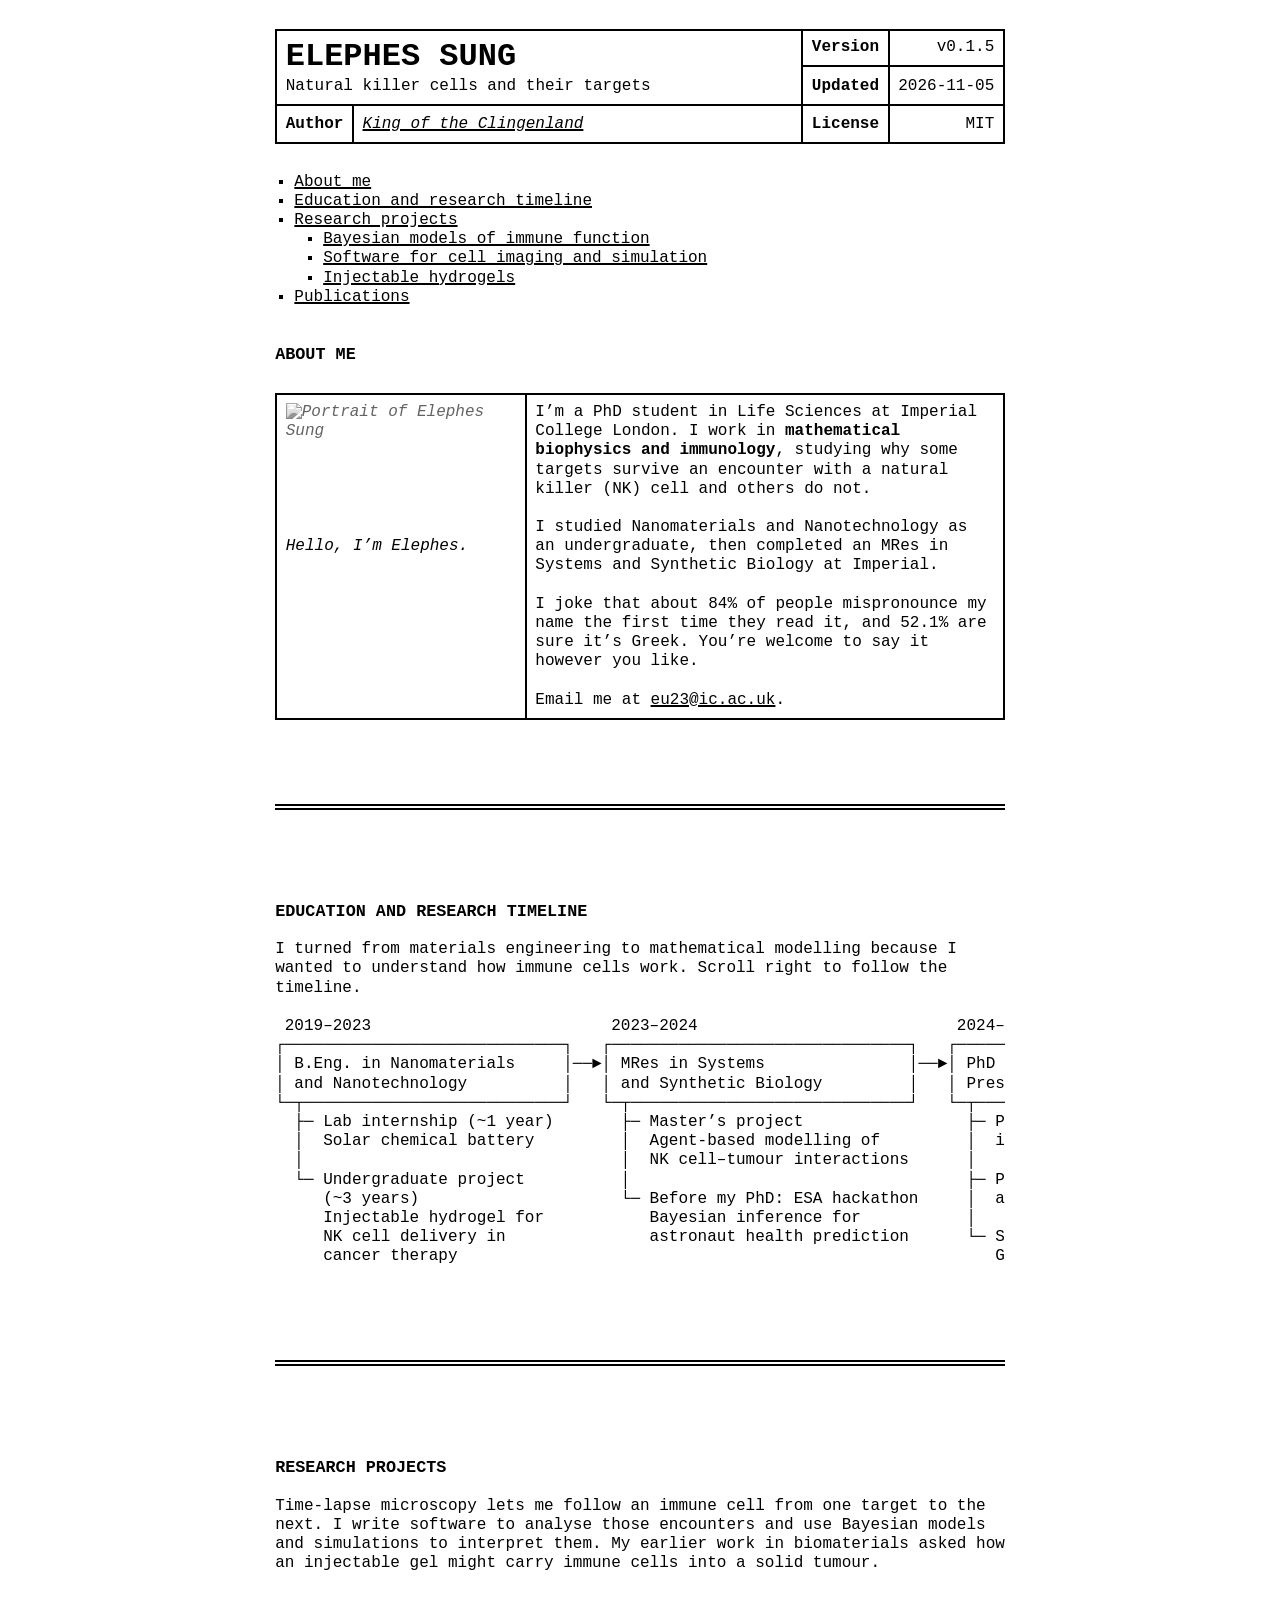
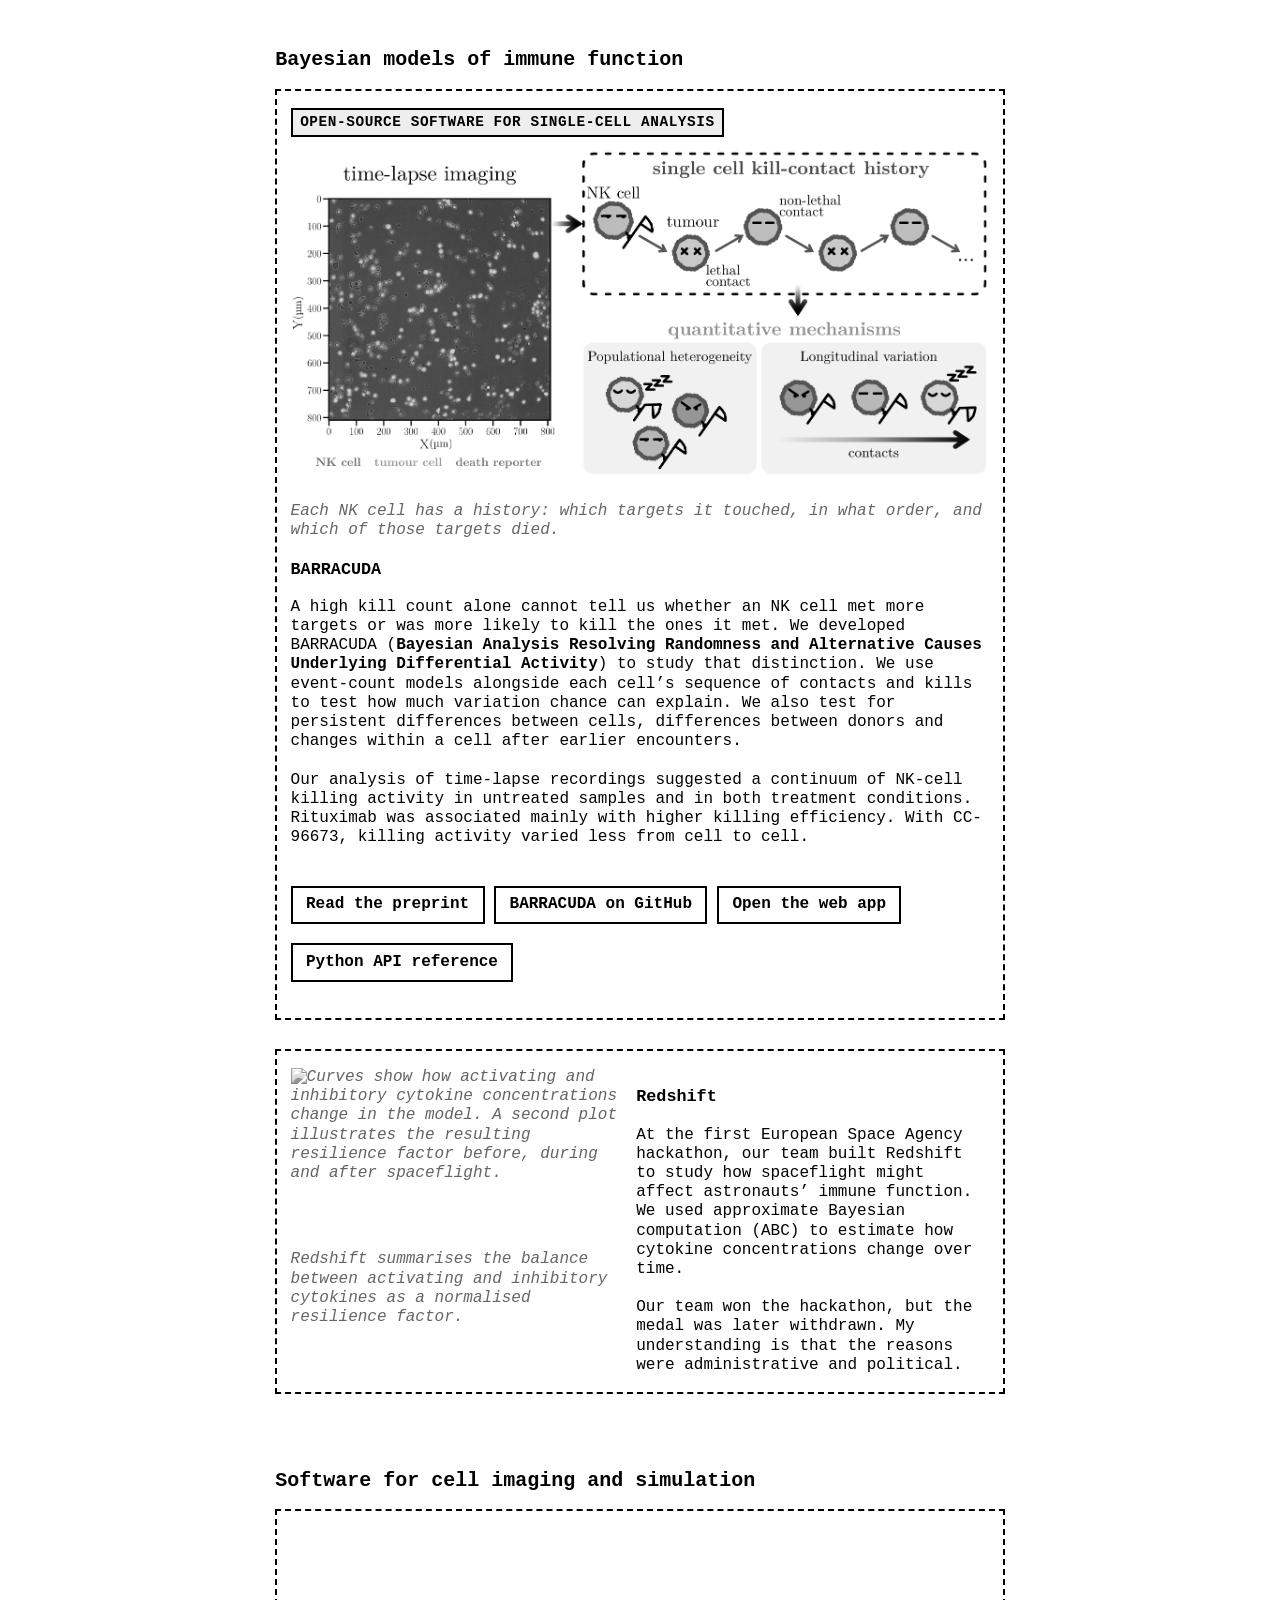
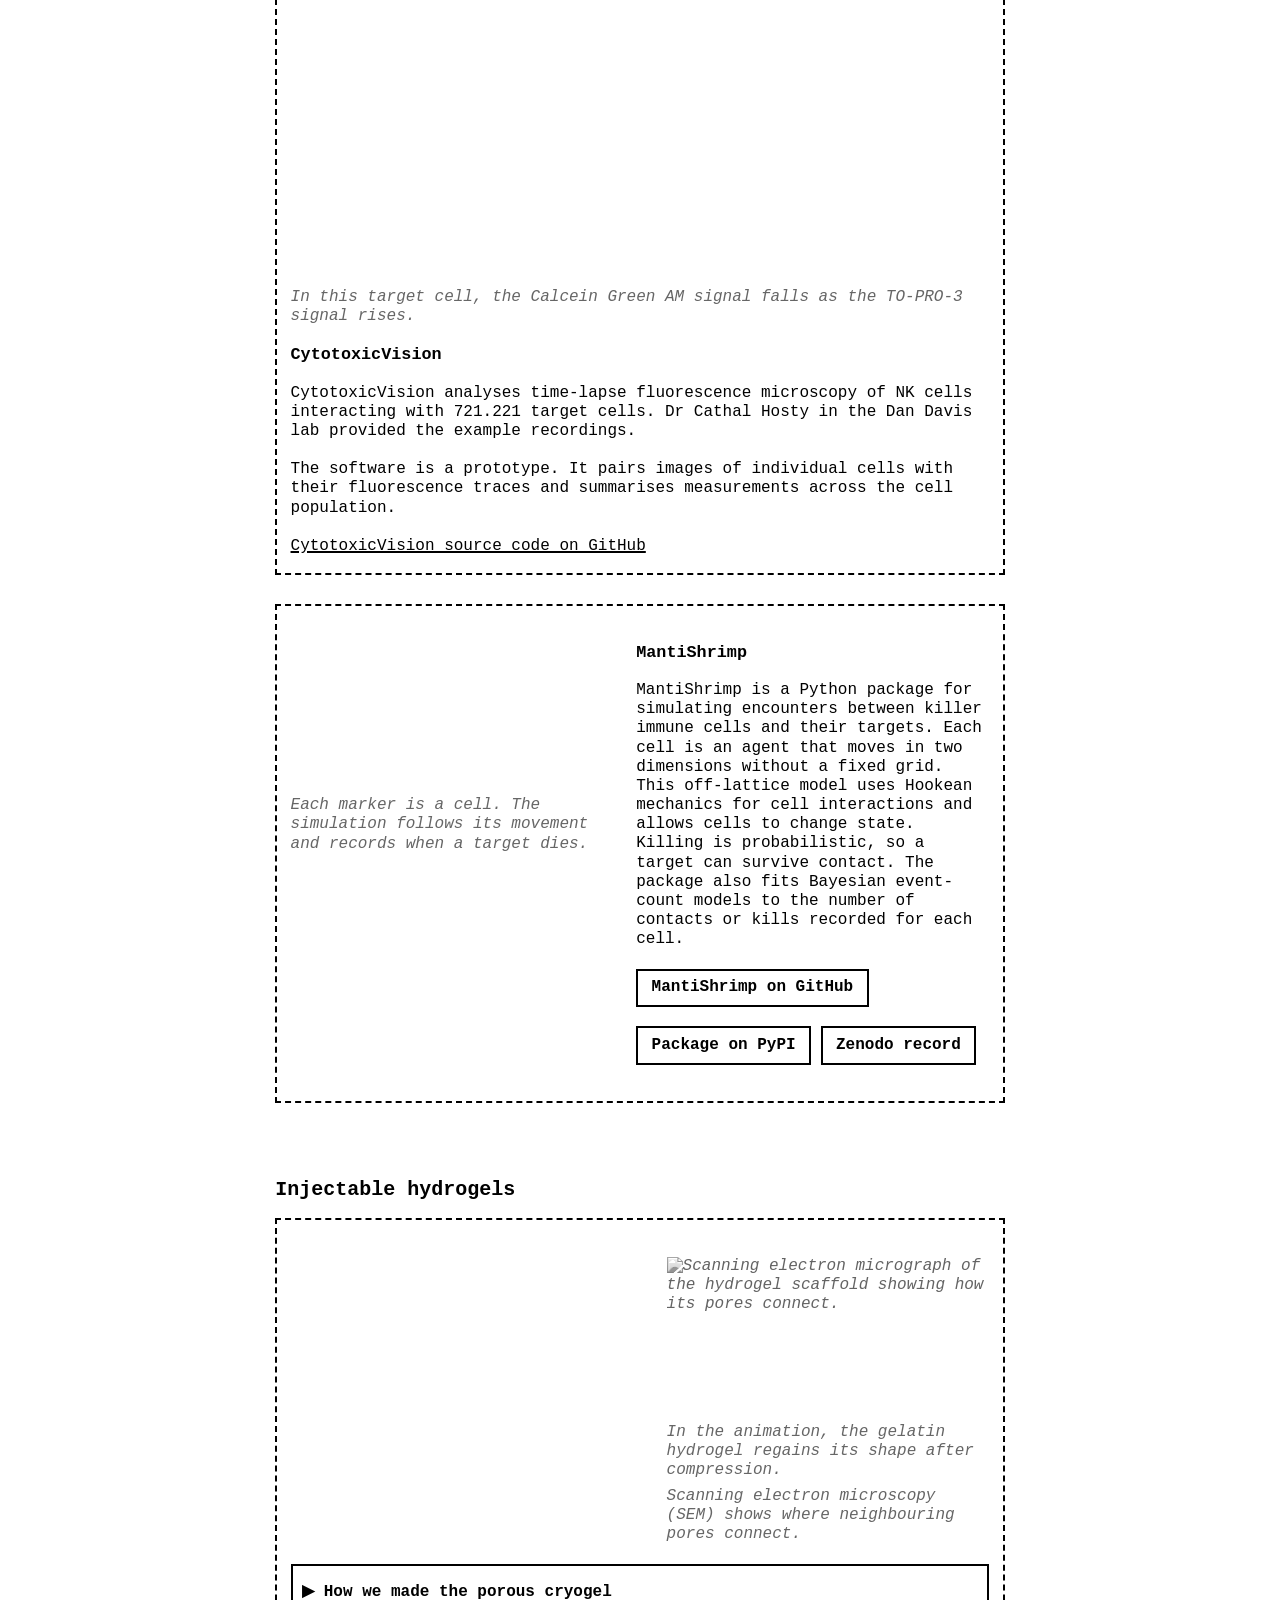
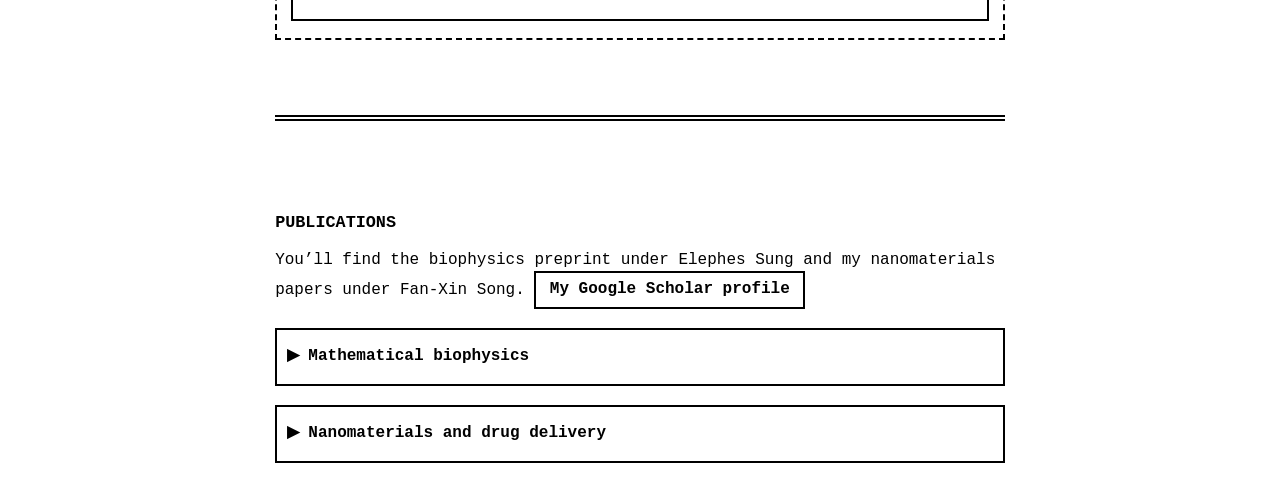
==== index.html @ 01559e74 "Rewrite the academic homepage for clarity" ====
<!DOCTYPE html>
<html xmlns="http://www.w3.org/1999/xhtml" lang="en" xml:lang="en">
<head>
  <meta charset="utf-8" />
  <meta name="generator" content="pandoc" />
  <meta name="viewport" content="width=device-width, initial-scale=1.0, user-scalable=yes" />
  <meta name="author" content="King of the Clingenland" />
  <title>Elephes Sung</title>
  <link rel="stylesheet" href="src/reset.css" />
  <link rel="stylesheet" href="src/index.css" />
</head>
<body>
<table class="header">
  <tr>
    <td colspan="2" rowspan="2" class="width-auto">
      <h1 class="title">Elephes Sung</h1>
      <span class="subtitle">Natural killer cells and their
targets</span>
    </td>
    <th>Version</th>
    <td class="width-min">v0.1.5</td>
  </tr>
  <tr>
    <th>Updated</th>
    <td class="width-min"><time style="white-space: pre;">2026-11-05</time></td>
  </tr>
  <tr>
    <th class="width-min">Author</th>
    <td class="width-auto"><a href="https://github.com/ElephesSung"><cite>King
of the Clingenland</cite></a></td>
    <th class="width-min">License</th>
    <td>MIT</td>
  </tr>
</table>
<label class="debug-toggle-label"><input type="checkbox" class="debug-toggle" /> Debug mode</label>
<nav id="TOC" role="doc-toc">
<ul class="incremental">
<li><a href="#about" id="toc-about">About me</a></li>
<li><a href="#trajectory" id="toc-trajectory">Education and research
timeline</a></li>
<li><a href="#research-and-development"
id="toc-research-and-development">Research projects</a>
<ul class="incremental">
<li><a href="#bayesian-inference-for-immunology"
id="toc-bayesian-inference-for-immunology">Bayesian models of immune
function</a></li>
<li><a href="#crappy-softwares-imaging-analysis-and-simulators"
id="toc-crappy-softwares-imaging-analysis-and-simulators">Software for
cell imaging and simulation</a></li>
<li><a href="#injectable-hydrogel"
id="toc-injectable-hydrogel">Injectable hydrogels</a></li>
</ul></li>
<li><a href="#publications" id="toc-publications">Publications</a></li>
</ul>
</nav>
<h2 id="about">About me</h2>
<table class="about-card">
<tr>
<td class="width-min about-photo-cell">
<figure class="bw-photo about-photo">
<img src="demo/profile_2.JPG" alt="Portrait of Elephes Sung" />
<figcaption>
Hello, I’m Elephes.
</figcaption>
</figure>
</td>
<td class="width-auto about-copy">
<p>
I’m a PhD student in Life Sciences at Imperial College London. I work in
<strong>mathematical biophysics and immunology</strong>, studying why
some targets survive an encounter with a natural killer (NK) cell and
others do not.
</p>
<p>
I studied Nanomaterials and Nanotechnology as an undergraduate, then
completed an MRes in Systems and Synthetic Biology at Imperial.
</p>
<p>
I joke that about 84% of people mispronounce my name the first time they
read it, and 52.1% are sure it’s Greek. You’re welcome to say it however
you like.
</p>
<p>
Email me at
<a href="mailto:eu23@ic.ac.uk?subject=Hello_from_webpage">eu23@ic.ac.uk</a>.
</p>
</td>
</tr>
</table>
<p><br></p>
<hr />
<p><br></p>
<h2 id="trajectory">Education and research timeline</h2>
<p>I turned from materials engineering to mathematical modelling because
I wanted to understand how immune cells work. Scroll right to follow the
timeline.</p>
<figure class="trajectory">
<pre>
 2019–2023                         2023–2024                           2024–2028
┌─────────────────────────────┐   ┌───────────────────────────────┐   ┌──────────────────────────────────────────┐
│ B.Eng. in Nanomaterials     │──►│ MRes in Systems               │──►│ PhD in Life Sciences Research            │
│ and Nanotechnology          │   │ and Synthetic Biology         │   │ President’s Scholarship                  │
└─┬───────────────────────────┘   └─┬─────────────────────────────┘   └─┬────────────────────────────────────────┘
  ├─ Lab internship (~1 year)       ├─ Master’s project                 ├─ Project 1: How killer immune cells
  │  Solar chemical battery         │  Agent-based modelling of         │  interact with target cells
  │                                 │  NK cell–tumour interactions      │
  └─ Undergraduate project          │                                   ├─ Project 2: Immune receptor dynamics
     (~3 years)                     └─ Before my PhD: ESA hackathon     │  and how cells make decisions
     Injectable hydrogel for           Bayesian inference for           │
     NK cell delivery in               astronaut health prediction      └─ Small confidential project with
     cancer therapy                                                        Google DeepMind and Imperial College
</pre>
</figure>
<p><br></p>
<hr />
<p><br></p>
<h2 id="research-and-development">Research projects</h2>
<p>Time-lapse microscopy lets me follow an immune cell from one target
to the next. I write software to analyse those encounters and use
Bayesian models and simulations to interpret them. My earlier work in
biomaterials asked how an injectable gel might carry immune cells into a
solid tumour.</p>
<p><br></p>
<h3 id="bayesian-inference-for-immunology">Bayesian models of immune
function</h3>
<div class="project-stack">
<div class="project-panel">
<p class="project-kicker">
Open-source software for single-cell analysis
</p>
<figure class="project-figure project-figure-wide">
<img class="project-asset" src="demo/Bayes/figure_abstract.png" alt="A microscopy image leads to a sequence of lethal and non-lethal contacts for one NK cell. The lower panels compare variation between cells with changes in one cell over successive contacts." />
<figcaption>
Each NK cell has a history: which targets it touched, in what order, and
which of those targets died.
</figcaption>
</figure>
<div class="project-copy">
<h4>
BARRACUDA
</h4>
<p>
A high kill count alone cannot tell us whether an NK cell met more
targets or was more likely to kill the ones it met. We developed
BARRACUDA (<strong>Bayesian Analysis Resolving Randomness and
Alternative Causes Underlying Differential Activity</strong>) to study
that distinction. We use event-count models alongside each cell’s
sequence of contacts and kills to test how much variation chance can
explain. We also test for persistent differences between cells,
differences between donors and changes within a cell after earlier
encounters.
</p>
<p>
Our analysis of time-lapse recordings suggested a continuum of NK-cell
killing activity in untreated samples and in both treatment conditions.
Rituximab was associated mainly with higher killing efficiency. With
CC-96673, killing activity varied less from cell to cell.
</p>
<div class="project-actions">
<p><a class="icon-button" href="https://www.biorxiv.org/content/10.64898/2026.09.16.752048v1.abstract" target="_blank" rel="noopener noreferrer">Read
the preprint</a>
<a class="icon-button" href="https://github.com/sthsci/Barracuda" target="_blank" rel="noopener noreferrer">BARRACUDA
on GitHub</a>
<a class="icon-button" href="https://barracuda.clingenland.science/" target="_blank" rel="noopener noreferrer">Open
the web app</a>
<a class="icon-button" href="https://sthsci.github.io/Barracuda/" target="_blank" rel="noopener noreferrer">Python
API reference</a></p>
</div>
</div>
</div>
<article class="project-panel project-panel-split">
<figure class="project-figure bw-photo">
<img class="project-asset" src="demo/Bayes/redshift.png" alt="Curves show how activating and inhibitory cytokine concentrations change in the model. A second plot illustrates the resulting resilience factor before, during and after spaceflight." />
<figcaption>
Redshift summarises the balance between activating and inhibitory
cytokines as a normalised resilience factor.
</figcaption>
</figure>
<div class="project-copy">
<h4>
Redshift
</h4>
<p>
At the first European Space Agency hackathon, our team built Redshift to
study how spaceflight might affect astronauts’ immune function. We used
approximate Bayesian computation (ABC) to estimate how cytokine
concentrations change over time.
</p>
<p>
Our team won the hackathon, but the medal was later withdrawn. My
understanding is that the reasons were administrative and political.
</p>
</div>
</article>
</div>
<p><br></p>
<h3 id="crappy-softwares-imaging-analysis-and-simulators">Software for
cell imaging and simulation</h3>
<div class="project-stack">
<article class="project-panel">
<figure class="project-figure bw-photo">
<video class="project-asset" autoplay muted loop playsinline preload="metadata">
<source src="demo/software/animation_Tu_12.mp4" type="video/mp4" />
<img src="demo/software/animation_Tu_12.gif" alt="Microscopy images follow a target cell and nearby immune cells. Beside them, a plot shows fluorescence intensity in the target over time." />
</video>
<figcaption>
In this target cell, the Calcein Green AM signal falls as the TO-PRO-3
signal rises.
</figcaption>
</figure>
<div class="project-copy">
<h4>
CytotoxicVision
</h4>
<p>
CytotoxicVision analyses time-lapse fluorescence microscopy of NK cells
interacting with 721.221 target cells. Dr Cathal Hosty in the Dan Davis
lab provided the example recordings.
</p>
<p>
The software is a prototype. It pairs images of individual cells with
their fluorescence traces and summarises measurements across the cell
population.
</p>
<p>
<a href="https://github.com/ElephesSung/CytotoxicVision" target="_blank" rel="noopener noreferrer">CytotoxicVision
source code on GitHub</a>
</p>
</div>
</article>
<article class="project-panel project-panel-split">
<figure class="project-figure bw-photo">
<video class="project-asset" autoplay muted loop playsinline preload="metadata">
<source src="demo/software/vis_test.mp4" type="video/mp4" />
<img src="demo/software/vis_test.gif" alt="Simulated killer cells move among a cluster of targets inside a square boundary. The legend distinguishes killer cells, live targets and dead targets." />
</video>
<figcaption>
Each marker is a cell. The simulation follows its movement and records
when a target dies.
</figcaption>
</figure>
<div class="project-copy">
<h4>
MantiShrimp
</h4>
<p>
MantiShrimp is a Python package for simulating encounters between killer
immune cells and their targets. Each cell is an agent that moves in two
dimensions without a fixed grid. This off-lattice model uses Hookean
mechanics for cell interactions and allows cells to change state.
Killing is probabilistic, so a target can survive contact. The package
also fits Bayesian event-count models to the number of contacts or kills
recorded for each cell.
</p>
<div class="project-actions">
<p><a class="icon-button" href="https://github.com/sthsci/MantiShrimp" target="_blank" rel="noopener noreferrer">MantiShrimp
on GitHub</a>
<a class="icon-button" href="https://pypi.org/project/mantishrimp/" target="_blank" rel="noopener noreferrer">Package
on PyPI</a>
<a class="icon-button" href="https://doi.org/10.5281/zenodo.21908641" target="_blank" rel="noopener noreferrer">Zenodo
record</a></p>
</div>
</div>
</article>
</div>
<p><br></p>
<h3 id="injectable-hydrogel">Injectable hydrogels</h3>
<div class="project-panel">
<div class="hydrogel-compare">
<figure class="project-figure bw-photo">
<video class="project-asset" autoplay muted loop playsinline preload="metadata">
<source src="demo/hydrogel/IMG_2881_bw.mp4" type="video/mp4" />
<img src="demo/hydrogel/IMG_2881_bw.gif" alt="A gelatin scaffold is compressed and expands back to its original shape when released." />
</video>
</figure>
<div class="hydrogel-side">
<figure class="project-figure bw-photo">
<img class="project-asset" src="demo/hydrogel/IMG_3742.png" alt="Scanning electron micrograph of the hydrogel scaffold showing how its pores connect." />
</figure>
<div class="hydrogel-caption-block">
<p>
In the animation, the gelatin hydrogel regains its shape after
compression.
</p>
<p>
Scanning electron microscopy (SEM) shows where neighbouring pores
connect.
</p>
</div>
</div>
</div>
<details>
<summary>
How we made the porous cryogel
</summary>
<p>
As an undergraduate, I reproduced the injectable shape-memory scaffold
described by Bencherif and colleagues. Their porous hydrogel could be
compressed to fit through a syringe and would regain its shape after
injection.
</p>
<p>
In their method, ice crystals form as the gel slowly crosslinks through
covalent bonds at low temperature. When the ice melts, the spaces the
crystals occupied become pores.
</p>
<p>
My colleagues and I later made a version from alginate. We froze and
lyophilised the precursor, then immersed it in a solution of calcium
ions to form ionic crosslinks. The gel had a similar pore structure and
could still pass through a syringe.
</p>
<p>
We wanted to load the gel with NK cells and deliver them to solid
tumours. COVID and other disruptions cut the project short. It was
frustrating to leave the cell-delivery work unfinished.
</p>
<p>
<strong>Reference:</strong> Sidi A. Bencherif, R. Warren Sands, Deen
Bhatta, et al. “Injectable preformed scaffolds with shape-memory
properties.” <em>Proceedings of the National Academy of Sciences</em>
109(48): 19590-19595 (2012).
<a href="https://doi.org/10.1073/pnas.1211516109" target="_blank" rel="noopener noreferrer">doi.org/10.1073/pnas.1211516109</a>
</p>
</details>
</div>
<p><br></p>
<hr />
<p><br></p>
<h2 id="publications">Publications</h2>
<p>
You’ll find the biophysics preprint under Elephes Sung and my
nanomaterials papers under Fan-Xin Song.
<a class="icon-button scholar-button" href="https://scholar.google.com/citations?user=HcFouHYAAAAJ&hl=en" target="_blank" rel="noopener noreferrer">
<span>My Google Scholar profile</span> </a>
</p>
<details>
<summary>
Mathematical biophysics
</summary>
<table class="pub-cards">
<tr>
<td class="width-auto">
<p>
<strong>Preprint</strong>
</p>
<p>
A Bayesian framework reveals heterogeneous and stochastic
decision-making in NK cell cytotoxicity.
</p>
<p>
<strong>Elephes Sung</strong>, Cathal Hosty, Khodor S. Hazime, Leanne
Peiser, Lara Stepan, Daniel M. Davis, Ruben Perez-Carrasco
</p>
<p>
<em>bioRxiv</em>, posted 22 September 2026
</p>
<p>
<a href="https://www.biorxiv.org/content/10.64898/2026.09.16.752048v1.abstract">Read
the NK-cell preprint</a> · DOI:
<a href="https://doi.org/10.64898/2026.09.16.752048">10.64898/2026.09.16.752048</a>
</p>
</td>
</tr>
</table>
</details>
<details>
<summary>
Nanomaterials and drug delivery
</summary>
<p>
<table class="pub-cards">
<tr>
<td class="width-auto">
<p>
<strong>Review</strong>
</p>
<p>
Precision Medicine: The Road to In Vivo Synthetic Therapeutic Agent.
</p>
<p>
Yang‐Bao Miao, Zhao Wang, <strong>Fan-Xin Song</strong>, Renchi Gao,
Zheng Deng, Guohui Zhang
</p>
<p>
<em>Advanced Functional Materials</em>, Vol. 35, Issue 47, p. 2510183
(2025)
</p>
<p>
<a href="https://doi.org/10.1002/adfm.202510183">Read the review on in
vivo synthesis</a>
</p>
</td>
</tr>
<tr>
<td class="width-auto">
<p>
<strong>Review</strong>
</p>
<p>
Recent Progress in Nanomaterial-Based Biosensors and Theranostic
Nanomedicine for Bladder Cancer.
</p>
<p>
<strong>Fan-Xin Song</strong>, Xiaojian Xu, Hengze Ding, Le Yu, Haochen
Huang, Jinting Hao, Chenghao Wu, Rui Liang, Shaohua Zhang
</p>
<p>
<em>Biosensors</em>, Vol. 13, Issue 1, p. 106 (2023)
</p>
<p>
<a href="https://doi.org/10.3390/bios13010106">Read the bladder cancer
review</a>
</p>
</td>
</tr>
<tr>
<td class="width-auto">
<p>
<strong>Article</strong>
</p>
<p>
Achieving Precise Non-Invasive ROS Spatiotemporal Manipulation for Colon
Cancer Immunotherapy.
</p>
<p>
Yang-Bao Miao, Hong-Xia Ren, Guohui Zhang, <strong>Fan-Xin
Song</strong>, Weixin Liu, Yi Shi
</p>
<p>
<em>Chemical Engineering Journal</em>, Vol. 481, p. 148520 (2024)
</p>
<p>
<a href="https://doi.org/10.1016/j.cej.2024.148520">Read the colon
cancer immunotherapy study</a>
</p>
</td>
</tr>
<tr>
<td class="width-auto">
<p>
<strong>Article</strong>
</p>
<p>
Tailoring a Luminescent Metal–Organic Framework Precise Inclusion of
Pt-Aptamer Nanoparticle for Noninvasive Monitoring Parkinson’s Disease.
</p>
<p>
Yang-Bao Miao, Hong-Xia Ren, Qilong Zhong, <strong>Fan-Xin Song</strong>
</p>
<p>
<em>Chemical Engineering Journal</em>, Vol. 441, p. 136009 (2022)
</p>
<p>
<a href="https://doi.org/10.1016/j.cej.2022.136009">Read the Parkinson’s
disease monitoring study</a>
</p>
</td>
</tr>
<tr>
<td class="width-auto">
<p>
<strong>Article</strong>
</p>
<p>
All-in-One, Solid-State, Solar-Powered Electrochemical Cell.
</p>
<p>
Yu Zhao, Chenyang Li, <strong>Fan-Xin Song</strong>, Yi Li, Yan Liu,
Yajie Zhao, Xiaohong Zhang, Yu Zhao, Zhenhui Kang
</p>
<p>
<em>ACS Applied Materials &amp; Interfaces</em>, Vol. 12, Issue 51,
pp. 57182–57189 (2020)
</p>
<p>
<a href="https://doi.org/10.1021/acsami.0c19167">Read the solar-powered
electrochemical cell study</a>
</p>
</td>
</tr>
</table>
</p>
</details>
<!-- 
## The Basics

This document uses a few extra classes here and there, but mostly it's just markup.
This, for instance, is a regular paragraph.

Look at this horizontal break:

<hr>

Lovely. We can hide stuff in the `<details`> element:

<details>
<summary>A short summary of the contents</summary>
<p>Hidden gems.</p>
</details>

## Lists

This is a plain old bulleted list:

* Banana
* Paper boat
* Cucumber
* Rocket

Ordered lists look pretty much as you'd expect:

1. Goals
1. Motivations
    1. Intrinsic
    1. Extrinsic
1. Second-order effects

It's nice to visualize trees.
This is a regular unordered list with a `tree` class:

<ul class="tree"><li><p style="margin: 0;"><strong>/dev/nvme0n1p2</strong></p>

* usr                               
    * local                         
    * share                         
    * libexec                       
    * include                       
    * sbin                          
    * src                           
    * lib64                         
    * lib                           
    * bin                           
    * games                         
        * solitaire
        * snake
        * tic-tac-toe
    * media                         
* media                             
* run                               
* tmp                               

</li></ul>

## Tables

We can use regular tables that automatically adjust to the monospace grid.
They're responsive. 

<table>
<thead>
  <tr>
    <th class="width-min">Name</th>
    <th class="width-auto">Dimensions</th>
    <th class="width-min">Position</th>
  </tr>
</thead>
<tbody>
  <tr>
    <td>Boboli Obelisk</td>
    <td>1.41m &times; 1.41m &times; 4.87m</td>
    <td>43°45'50.78"N 11°15'3.34"E</td>
  </tr>
  <tr>
    <td>Pyramid of Khafre</td>
    <td>215.25m &times; 215.25m &times; 136.4m</td>
    <td>29°58'34"N 31°07'51"E</td>
  </tr>
</tbody>
</table>

Note that only one column is allowed to grow.

## Forms

Here are some buttons:

<nav>
    <button>Reset</button>
    <button>Save</button>
</nav>

And inputs:

<form class="grid">
<label>First name <input type="text" placeholder="Placeholder..." /></label>
<label>Last name <input type="text" placeholder="Text goes here..." /></label>
<label>Age <input type="text" value="30" /></label>
</form>

And radio buttons:

<form class="grid">
<label><input name="radio" type="radio" /> Option #1</label>
<label><input name="radio" type="radio" /> Option #2</label>
<label><input name="radio" type="radio" /> Option #3</label>
</form>

## Grids

Add the `grid` class to a container to divide up the horizontal space evenly for the cells.
Note that it maintains the monospace, so the total width might not be 100%.
Here are six grids with increasing cell count:

<div class="grid"><input readonly value="1" /></div>
<div class="grid"><input readonly value="1" /><input readonly value="2" /></div>
<div class="grid"><input readonly value="1" /><input readonly value="2" /><input readonly value="3" /></div>
<div class="grid"><input readonly value="1" /><input readonly value="2" /><input readonly value="3" /><input readonly value="4" /></div>
<div class="grid"><input readonly value="1" /><input readonly value="2" /><input readonly value="3" /><input readonly value="4" /><input readonly value="5" /></div>
<div class="grid"><input readonly value="1" /><input readonly value="2" /><input readonly value="3" /><input readonly value="4" /><input readonly value="5" /><input readonly value="6" /></div>

If we want one cell to fill the remainder, we set `flex-grow: 1;` for that particular cell.

<div class="grid"><input readonly value="1" /><input readonly value="2" /><input readonly value="3!" style="flex-grow: 1;" /><input readonly value="4" /><input readonly value="5" /><input readonly value="6" /></div>

## ASCII Drawings

We can draw in `<pre>` tags using [box-drawing characters](https://en.wikipedia.org/wiki/Box-drawing_characters):

```
╭─────────────────╮
│ MONOSPACE ROCKS │
╰─────────────────╯
```

To have it stand out a bit more, we can wrap it in a `<figure>` tag, and why not also add a `<figcaption>`.

<figure>
<pre>
┌───────┐ ┌───────┐ ┌───────┐
│Actor 1│ │Actor 2│ │Actor 3│
└───┬───┘ └───┬───┘ └───┬───┘
    │         │         │    
    │         │  msg 1  │    
    │         │────────►│    
    │         │         │    
    │  msg 2  │         │    
    │────────►│         │    
┌───┴───┐ ┌───┴───┐ ┌───┴───┐
│Actor 1│ │Actor 2│ │Actor 3│
└───────┘ └───────┘ └───────┘</pre>
<figcaption>Example: Message passing.</figcaption>
</figure>

Let's go wild and draw a chart!

<figure><pre>
                      Things I Have
                                              
    │                                     ████ Usable
15  │
    │                                     ░░░░ Broken
    │
12  │             ░            
    │             ░            
    │   ░         ░              
 9  │   ░         ░              
    │   ░         ░              
    │   ░         ░                    ░
 6  │   █         ░         ░          ░
    │   █         ░         ░          ░
    │   █         ░         █          ░
 3  │   █         █         █          ░
    │   █         █         █          ░
    │   █         █         █          ░
 0  └───▀─────────▀─────────▀──────────▀─────────────
      Socks     Jeans     Shirts   USB Drives
</pre></figure>

## Media

Media objects are supported, like images and video:

![A room in an old French castle (2024)](demo/castle.jpg)

![[The Center of the Web (1914), Wikimedia](https://en.wikisource.org/wiki/Page:The_Center_of_the_Web_(1914).webm/11)](https://upload.wikimedia.org/wikipedia/commons/e/e0/The_Center_of_the_Web_%281914%29.webm)

They extend to the width of the page, and add appropriate padding in the bottom to maintain the monospace grid.

## Discussion

That's it for now.
I've very much enjoyed making this, pushing my CSS chops and having a lot of fun with the design.
If you like it or even decide to use it, please [let me know](https://x.com/owickstrom).

The full source code is here: [github.com/owickstrom/the-monospace-web](https://github.com/owickstrom/the-monospace-web)

Finally, a massive shout-out to [U.S. Graphics Company](https://x.com/usgraphics) for all the inspiration. -->
  <div class="debug-grid"></div>
  <script type="module">
    import mermaid from "https://cdn.jsdelivr.net/npm/mermaid@11/dist/mermaid.esm.min.mjs";
    mermaid.initialize({ startOnLoad: true, theme: "base" });
  </script>
  <script src="src/index.js"></script>
</body>
</html>
---- src/index.css ----
/**
 * By Oskar Wickström
 * Licensed under the MIT License (https://github.com/owickstrom/the-monospace-web/blob/main/LICENSE.md)
 **/

:root {
  --font-family: "JetBrains Mono", "IBM Plex Mono", "SFMono-Regular", "Menlo", "Consolas", monospace;
  --line-height: 1.20rem;
  --border-thickness: 2px;
  --text-color: #000;
  --text-color-alt: #666;
  --background-color: #fff;
  --background-color-alt: #eee;

  --font-weight-normal: 500;
  --font-weight-medium: 600;
  --font-weight-bold: 800;

  font-family: var(--font-family);
  font-optical-sizing: auto;
  font-weight: var(--font-weight-normal);
  font-style: normal;
  font-variant-numeric: tabular-nums lining-nums;
  font-size: 16px;
}

@media (prefers-color-scheme: dark) {
  :root {
    --text-color: #fff;
    --text-color-alt: #aaa;
    --background-color: #000;
    --background-color-alt: #111;
  }
}

* {
  box-sizing: border-box;
}


* + * {
  margin-top: var(--line-height);
}

html {
  display: flex;
  width: 100%;
  margin: 0;
  padding: 0;
  flex-direction: column;
  align-items: center;
  background: var(--background-color);
  color: var(--text-color);
}

body {
  position: relative;
  width: 100%;
  margin: 0;
  padding: var(--line-height) 2ch;
  max-width: calc(min(80ch, round(down, 100%, 1ch)));
  line-height: var(--line-height);
  overflow-x: hidden;
}

@media screen and (max-width: 480px) {
  :root {
    font-size: 14px;
  }
  body {
    padding: var(--line-height) 1ch;
  }
}

h1, h2, h3, h4, h5, h6 {
  font-weight: var(--font-weight-bold);
  margin: calc(var(--line-height) * 2) 0 var(--line-height);
  line-height: var(--line-height);
}

h1 {
  font-size: 2rem;
  line-height: calc(2 * var(--line-height));
  margin-bottom: calc(var(--line-height) * 2);
  text-transform: uppercase;
}
h2 {
  font-size: 1.05rem;
  text-transform: uppercase;
}

h3 {
  font-size: 1.25rem;
  text-transform: none;
}

h4 {
  font-size: 1.05rem;
  text-transform: none;
}

hr {
  position: relative;
  display: block;
  height: var(--line-height);
  margin: calc(var(--line-height) * 1.5) 0;
  border: none;
  color: var(--text-color);
}
hr:after {
  display: block;
  content: "";
  position: absolute;
  top: calc(var(--line-height) / 2 - var(--border-thickness));
  left: 0;
  width: 100%;
  border-top: calc(var(--border-thickness) * 3) double var(--text-color);
  height: 0;
}

a {
  text-decoration-thickness: var(--border-thickness);
}

a:link, a:visited {
  color: var(--text-color);
}

p {
  margin-bottom: var(--line-height);
}

strong {
  font-weight: var(--font-weight-bold);
}
em {
  font-style: italic;
}

sub {
  position: relative;
  display: inline-block;
  margin: 0;
  vertical-align: sub;
  line-height: 0;
  width: calc(1ch / 0.75);
  font-size: .75rem;
}

table {
  position: relative;
  top: calc(var(--line-height) / 2);
  width: calc(round(down, 100%, 1ch));
  border-collapse: collapse;
  margin: 0 0 calc(var(--line-height) * 2);
}

th, td {
  border: var(--border-thickness) solid var(--text-color);
  padding: 
    calc((var(--line-height) / 2))
    calc(1ch - var(--border-thickness) / 2)
    calc((var(--line-height) / 2) - (var(--border-thickness)))
  ;
  line-height: var(--line-height);
  vertical-align: top;
  text-align: left;
}
table tbody tr:first-child > * {
  padding-top: calc((var(--line-height) / 2) - var(--border-thickness));
}


th {
  font-weight: 700;
}
.width-min {
  width: 0%;
}
.width-auto {
  width: 100%;
}

.header {
  margin-bottom: calc(var(--line-height) * 2);
}
.header h1 {
  margin: 0;
}
.header tr td:last-child {
  text-align: right;
}

p {
  word-break: break-word;
  word-wrap: break-word;
  hyphens: auto;
}

img, video {
  display: block;
  width: 100%;
  object-fit: contain;
  overflow: hidden;
  filter: grayscale(100%);
}
img {
  font-style: italic;
  color: var(--text-color-alt);
  -webkit-touch-callout: none;
}

details {
  border: var(--border-thickness) solid var(--text-color);
  padding: calc(var(--line-height) - var(--border-thickness)) 1ch;
  margin-bottom: var(--line-height);
}

summary {
  font-weight: var(--font-weight-medium);
  cursor: pointer;
}
details[open] summary {
  margin-bottom: var(--line-height);
}

details ::marker {
  display: inline-block;
  content: '▶';
  margin: 0;
}
details[open] ::marker {
  content: '▼';
}

details :last-child {
  margin-bottom: 0;
}

pre {
  white-space: pre;
  overflow-x: auto;
  margin: var(--line-height) 0;
  overflow-y: hidden;
}
figure pre {
  margin: 0;
}

pre, code {
  font-family: var(--font-family);
}

code {
  font-weight: var(--font-weight-medium);
}

figure {
  margin: calc(var(--line-height) * 2) 3ch;
  overflow-x: auto;
  overflow-y: hidden;
}

.trajectory {
  margin: var(--line-height) 0 calc(var(--line-height) * 2);
  overflow-x: auto;
  overflow-y: hidden;
}

.trajectory pre {
  margin: 0;
  min-width: max-content;
  font-weight: var(--font-weight-normal);
}

figcaption {
  display: block;
  font-style: italic;
  margin-top: var(--line-height);
}

ul, ol {
  padding: 0;
  margin: 0 0 var(--line-height);
}

ul {
  list-style-type: square;
  padding: 0 0 0 2ch;
}
ol {
  list-style-type: none;
  counter-reset: item;
  padding: 0;
}
ol ul,
ol ol,
ul ol,
ul ul {
  padding: 0 0 0 3ch;
  margin: 0;
}
ol li:before { 
  content: counters(item, ".") ". ";
  counter-increment: item;
  font-weight: var(--font-weight-medium);
}

li {
  margin: 0;
  padding: 0;
}

li::marker {
  line-height: 0;
}

::-webkit-scrollbar {
    height: var(--line-height);
}

input, button, textarea {
  border: var(--border-thickness) solid var(--text-color);
  padding: 
    calc(var(--line-height) / 2 - var(--border-thickness))
    calc(1ch - var(--border-thickness));
  margin: 0;
  font: inherit;
  font-weight: inherit;
  height: calc(var(--line-height) * 2);
  width: auto;
  overflow: visible;
  background: var(--background-color);
  color: var(--text-color);
  line-height: normal;
  -webkit-font-smoothing: inherit;
  -moz-osx-font-smoothing: inherit;
  -webkit-appearance: none;
}

input[type=checkbox],
input[type=radio] {
  display: inline-grid;
  place-content: center;
  vertical-align: top;
  width: 2ch;
  height: var(--line-height);
  cursor: pointer;
}
input[type=checkbox]:checked:before,
input[type=radio]:checked:before {
  content: "";
  width: 1ch;
  height: calc(var(--line-height) / 2);
  background: var(--text-color);
}
input[type=radio],
input[type=radio]:before {
  border-radius: 100%;
}

button:focus, input:focus {
  --border-thickness: 3px;
  outline: none;
}

input {
  width: calc(round(down, 100%, 1ch));
}
::placeholder {
  color: var(--text-color-alt);
  opacity: 1;
}
::-ms-input-placeholder {
  color: var(--text-color-alt);
}
button::-moz-focus-inner {
  padding: 0;
  border: 0
}

button {
  text-transform: uppercase;
  font-weight: var(--font-weight-medium);
  cursor: pointer;
}

button:hover {
  background: var(--background-color-alt);
}
button:active {
  transform: translate(2px, 2px);
}

label {
  display: block;
  width: calc(round(down, 100%, 1ch));
  height: auto;
  line-height: var(--line-height);
  font-weight: var(--font-weight-medium);
  margin: 0;
}

label input {
  width: 100%;
}

.tree, .tree ul {
  position: relative;
  padding-left: 0;
  list-style-type: none;
  line-height: var(--line-height);
}
.tree ul {
  margin: 0;
}
.tree ul li {
  position: relative;
  padding-left: 1.5ch;
  margin-left: 1.5ch;
  border-left: var(--border-thickness) solid var(--text-color);
}
.tree ul li:before {
  position: absolute;
  display: block;
  top: calc(var(--line-height) / 2);
  left: 0;
  content: "";
  width: 1ch;
  border-bottom: var(--border-thickness) solid var(--text-color);
}
.tree ul li:last-child {
  border-left: none;
}
.tree ul li:last-child:after {
  position: absolute;
  display: block;
  top: 0;
  left: 0;
  content: "";
  height: calc(var(--line-height) / 2);
  border-left: var(--border-thickness) solid var(--text-color);
}

.grid {
  --grid-cells: 0;
  display: flex;
  gap: 1ch;
  width: calc(round(down, 100%, (1ch * var(--grid-cells)) - (1ch * var(--grid-cells) - 1)));
  margin-bottom: var(--line-height);
}

.grid > *,
.grid > input {
  flex: 0 0 calc(round(down, (100% - (1ch * (var(--grid-cells) - 1))) / var(--grid-cells), 1ch));
}
.grid:has(> :last-child:nth-child(1)) { --grid-cells: 1; }
.grid:has(> :last-child:nth-child(2)) { --grid-cells: 2; }
.grid:has(> :last-child:nth-child(3)) { --grid-cells: 3; }
.grid:has(> :last-child:nth-child(4)) { --grid-cells: 4; }
.grid:has(> :last-child:nth-child(5)) { --grid-cells: 5; }
.grid:has(> :last-child:nth-child(6)) { --grid-cells: 6; }
.grid:has(> :last-child:nth-child(7)) { --grid-cells: 7; }
.grid:has(> :last-child:nth-child(8)) { --grid-cells: 8; }
.grid:has(> :last-child:nth-child(9)) { --grid-cells: 9; }

.topic-card {
  border: var(--border-thickness) solid var(--text-color);
  padding:
    calc(var(--line-height) / 2)
    calc(1ch - var(--border-thickness) / 2)
    calc((var(--line-height) / 2) - var(--border-thickness));
  margin: 0;
  height: 100%;
}

.topic-card > * {
  margin-top: 0;
}

.topic-card > * + * {
  margin-top: calc(var(--line-height) / 2);
}

.topic-card p {
  margin-bottom: 0;
}

/* DEBUG UTILITIES */

.debug .debug-grid {
  --color: color-mix(in srgb, var(--text-color) 10%, var(--background-color) 90%);
  position: absolute;
  top: 0;
  left: 0;
  right: 0;
  bottom: 0;
  z-index: -1;
  background-image:
    repeating-linear-gradient(var(--color) 0 1px, transparent 1px 100%),
    repeating-linear-gradient(90deg, var(--color) 0 1px, transparent 1px 100%);
  background-size: 1ch var(--line-height);
  margin: 0;
}

.debug .off-grid {
  background: rgba(169, 169, 169, 0.1);
}

.debug-toggle-label {
  /* text-align: right; */
  display: none
}

.bw-photo img,
.bw-photo video {
  filter: grayscale(100%) contrast(1.1);
}

.about-card {
  width: 100%;
  margin-bottom: calc(var(--line-height) * 2);
}

.about-photo-cell {
  width: 24ch;
}

.about-photo {
  width: 24ch;
  margin: 0;
}

.about-photo img {
  width: 100%;
  height: 30ch;
  object-fit: cover;
  object-position: center top;
  filter: grayscale(100%) contrast(1.1);
}

.about-copy p:first-child {
  margin-top: 0;
}

.about-copy p:last-child {
  margin-bottom: 0;
}

.pub-cards {
  width: 100%;
  border-collapse: separate;
  border-spacing: 0;
}

.pub-cards td {
  width: 50%;
  border-style: dotted;
  border-top-style: dotted;
}

.pub-cards p:first-child {
  margin-top: 0;
}

.pub-cards p:last-child {
  margin-bottom: 0;
}

.project-stack {
  display: grid;
  gap: calc(var(--line-height) * 1.5);
}

.project-stack > * {
  margin-top: 0;
}

.project-panel {
  border: var(--border-thickness) dashed var(--text-color);
  padding:
    calc(var(--line-height) - var(--border-thickness))
    calc(1.5ch - var(--border-thickness) / 2);
}

.project-panel > * {
  margin-top: 0;
}

.project-panel > * + * {
  margin-top: var(--line-height);
}

.project-panel-split {
  display: grid;
  grid-template-columns: minmax(24ch, 34ch) minmax(0, 1fr);
  gap: 2ch;
  align-items: start;
}

.project-panel-split > * {
  min-width: 0;
}

.project-gallery {
  display: grid;
  grid-template-columns: repeat(2, minmax(0, 1fr));
  gap: 2ch;
}

.project-gallery > * {
  margin-top: 0;
}

.project-figure {
  margin: 0;
}

.project-figure figcaption {
  margin-top: calc(var(--line-height) / 2);
  color: var(--text-color-alt);
}

.project-asset {
  display: block;
  max-width: 100%;
  height: auto;
  object-fit: contain;
  object-position: center;
  background: transparent;
}

.project-panel-split .project-figure {
  align-self: start;
}

.project-panel-split .project-asset {
  width: 100%;
}

.project-figure-wide .project-asset {
  height: auto;
  max-height: none;
}

.project-gallery-compare {
  align-items: start;
}

.project-gallery-compare .project-figure {
  display: flex;
  flex-direction: column;
  align-items: center;
}

.project-gallery-compare .project-asset {
  width: auto;
  max-width: 100%;
  max-height: 22rem;
}

.hydrogel-compare {
  display: grid;
  grid-template-columns: minmax(0, 1.05fr) minmax(0, 0.95fr);
  gap: 2ch;
  align-items: start;
}

.hydrogel-side {
  display: grid;
  gap: calc(var(--line-height) / 1.5);
}

.hydrogel-side > * {
  margin-top: 0;
}

.hydrogel-caption-block {
  color: var(--text-color-alt);
  font-style: italic;
}

.hydrogel-caption-block p {
  margin: 0;
}

.hydrogel-caption-block p + p {
  margin-top: calc(var(--line-height) / 3);
}

.project-kicker {
  display: inline-block;
  margin: 0 0 calc(var(--line-height) / 2);
  padding:
    calc(var(--line-height) / 6)
    calc(1ch - var(--border-thickness) / 2);
  border: var(--border-thickness) solid var(--text-color);
  background: var(--background-color-alt);
  font-size: 0.9rem;
  font-weight: var(--font-weight-bold);
  text-transform: uppercase;
  letter-spacing: 0.04em;
}

.project-copy h4 {
  margin: 0 0 var(--line-height);
}

.project-copy > *:first-child {
  margin-top: 0;
}

.project-copy > *:last-child {
  margin-bottom: 0;
}

.project-panel details {
  margin-bottom: 0;
}

.icon-button {
  display: inline-flex;
  align-items: center;
  gap: 1ch;
  border: var(--border-thickness) solid var(--text-color);
  padding:
    calc(var(--line-height) / 2 - var(--border-thickness))
    calc(1.5ch - var(--border-thickness) / 2);
  text-decoration: none;
  font-weight: var(--font-weight-medium);
}

.icon-button > * {
  margin-top: 0;
}

.icon-button:hover {
  background: var(--background-color-alt);
}

.project-actions {
  display: flex;
  flex-wrap: wrap;
  gap: calc(var(--line-height) / 2) 1ch;
}

.project-actions > * {
  margin-top: 0;
}

.icon-button-mark {
  display: inline-flex;
  width: 4ch;
  height: 4ch;
  flex: 0 0 auto;
}

.icon-button-mark svg {
  width: 100%;
  height: 100%;
  fill: currentColor;
}

@media screen and (max-width: 700px) {
  .about-card,
  .about-card tbody,
  .about-card tr,
  .about-card td {
    display: block;
    width: 100%;
  }

  .about-photo-cell {
    margin-bottom: var(--line-height);
  }

  .about-photo {
    width: 24ch;
    margin: 0 auto;
  }

  .pub-cards,
  .pub-cards tbody,
  .pub-cards tr,
  .pub-cards td {
    display: block;
    width: 100%;
    border-style: dotted
  }

  .project-panel-split {
    grid-template-columns: 1fr;
  }

  .project-gallery-compare .project-asset {
    max-height: none;
    width: 100%;
  }

  .project-gallery {
    grid-template-columns: 1fr;
  }

  .hydrogel-compare {
    grid-template-columns: 1fr;
  }
}


.scholar-button {
  display: inline-flex;
  align-items: center;
  gap: 1ch;
}

.scholar-button .icon-button-mark {
  width: 3ch;
  height: 3ch;
}
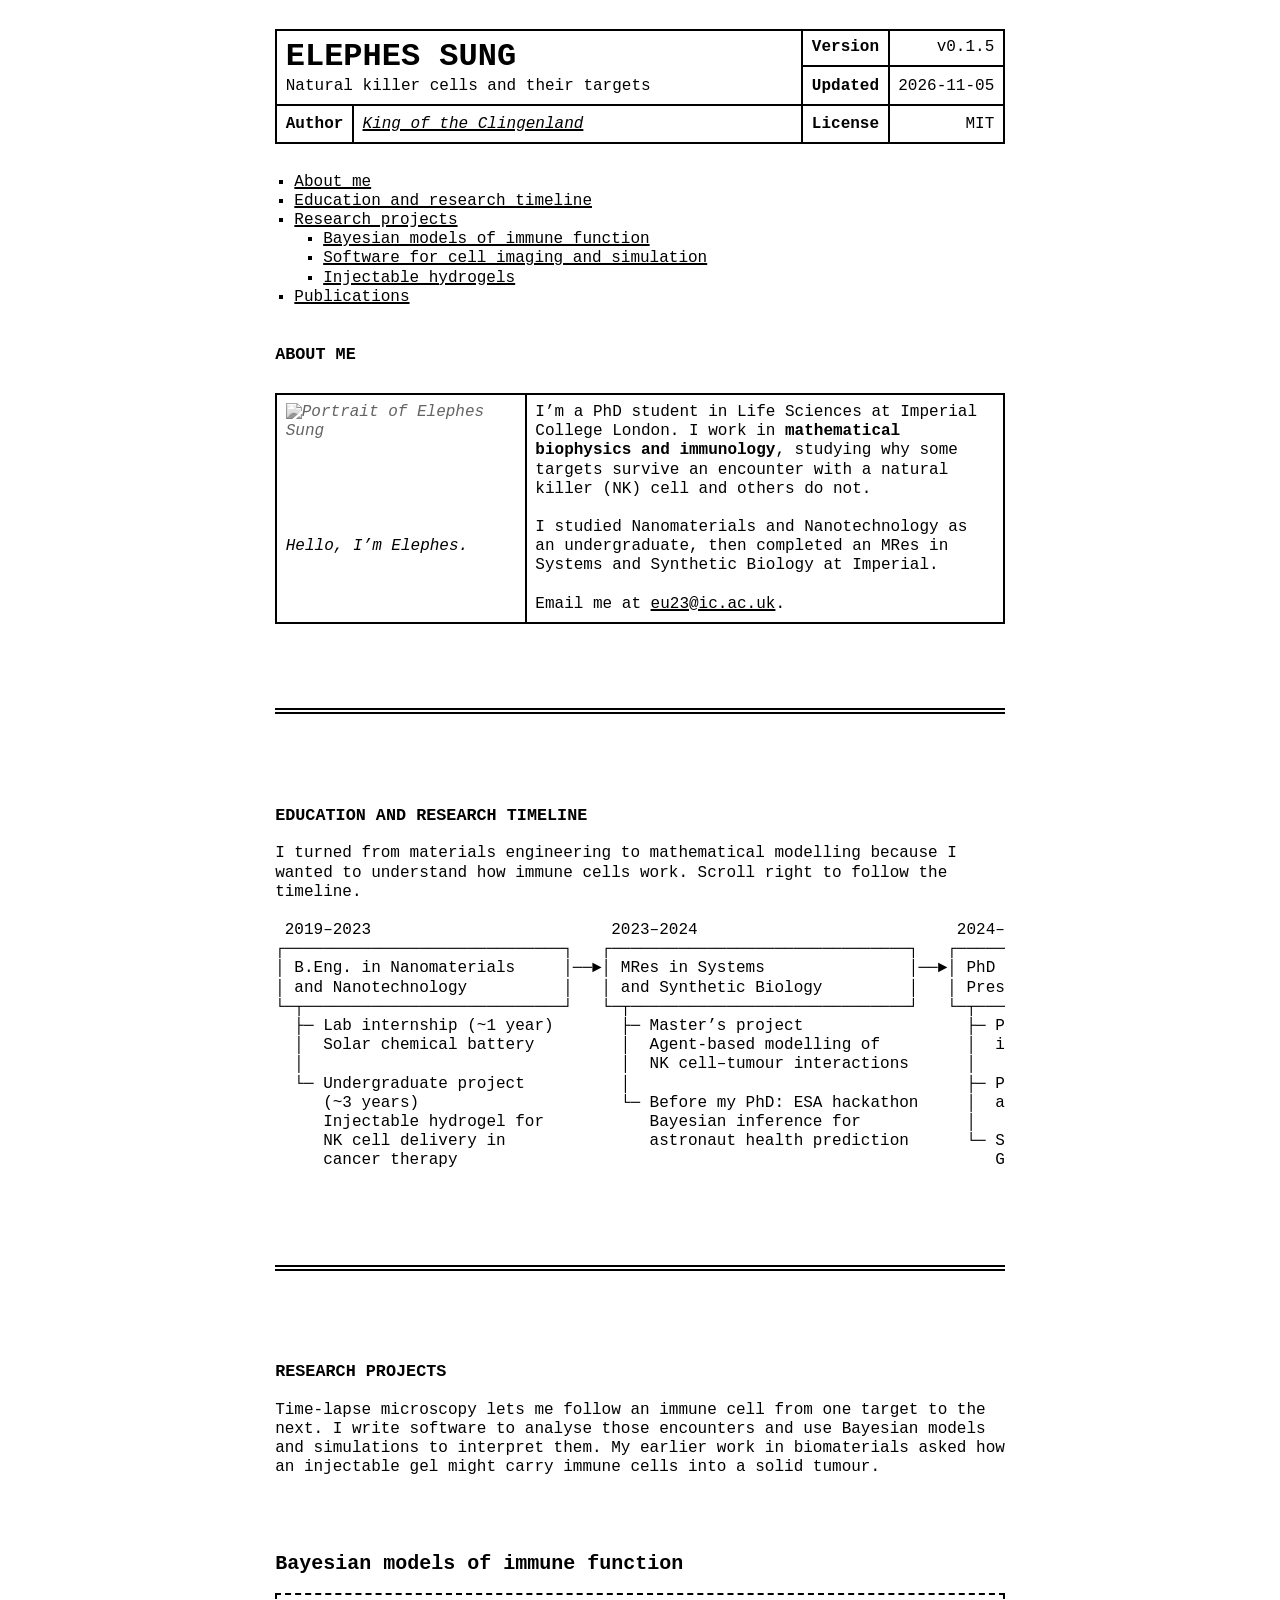
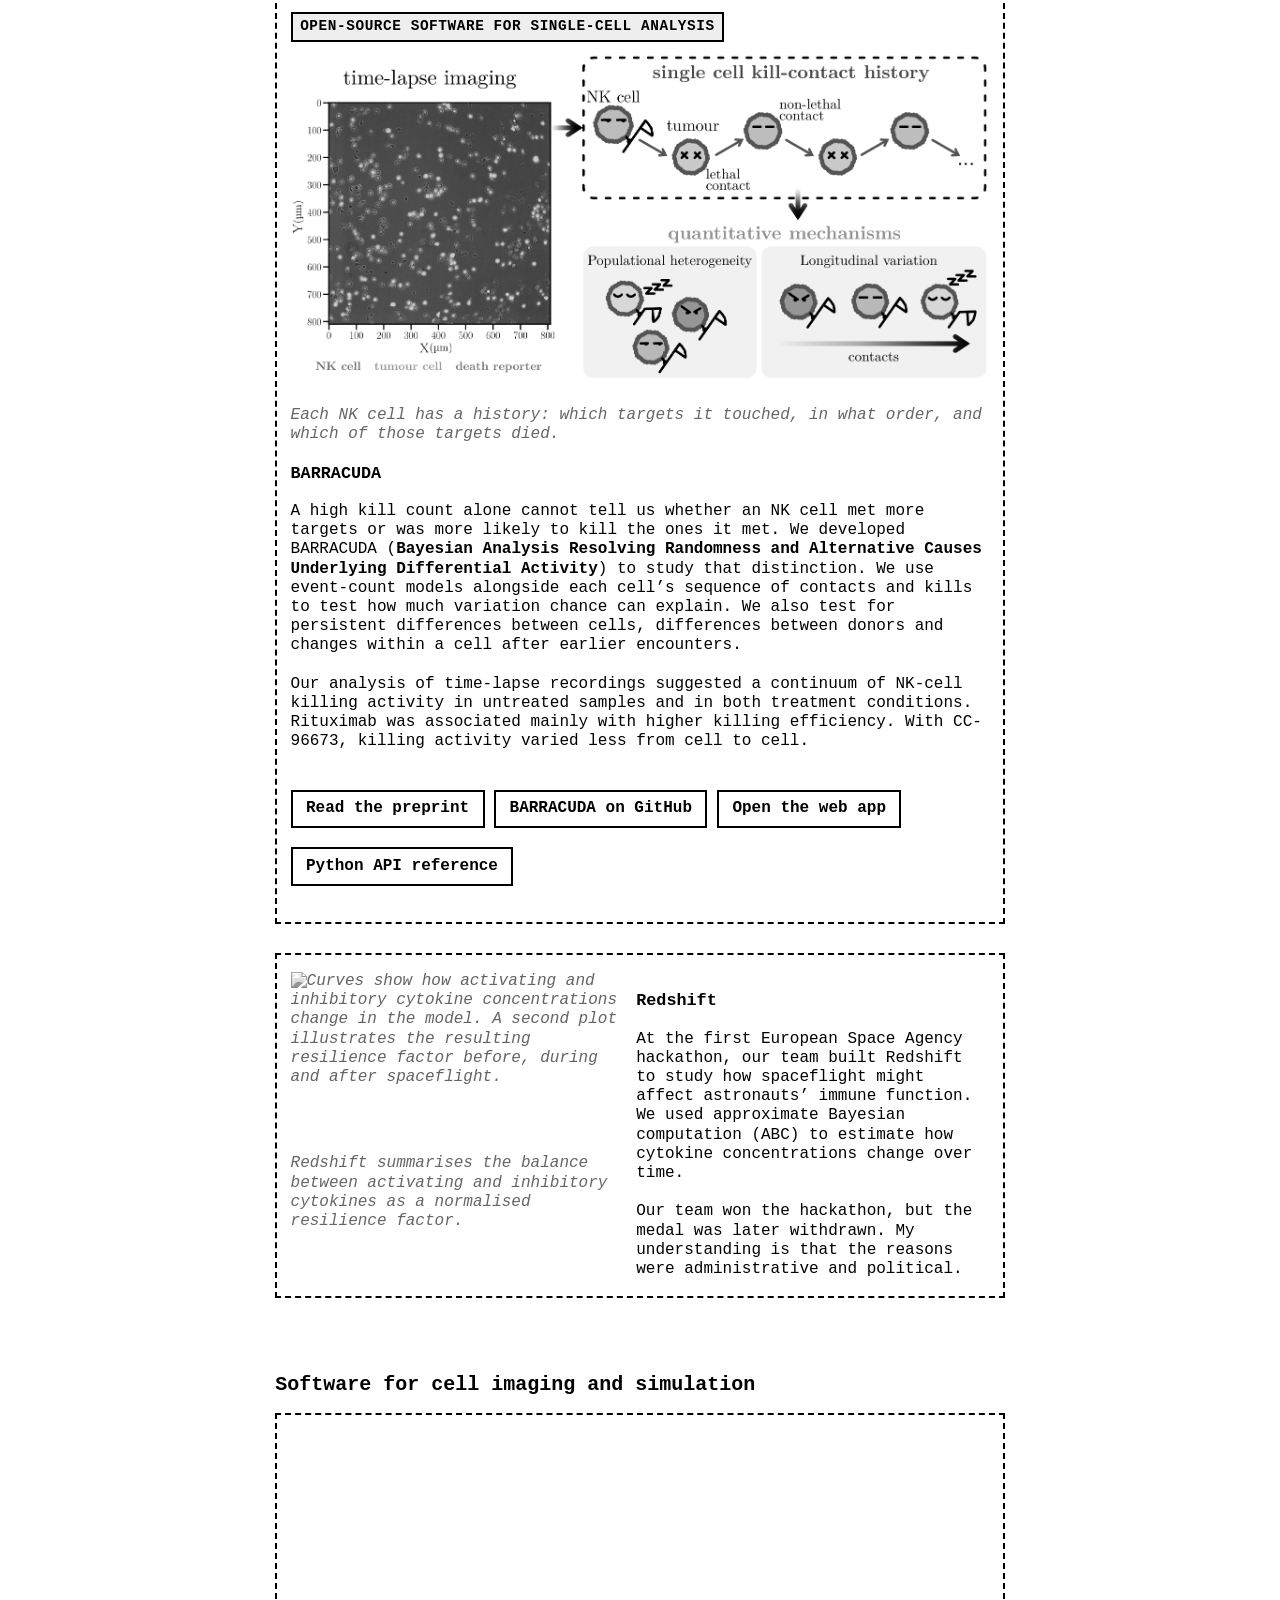
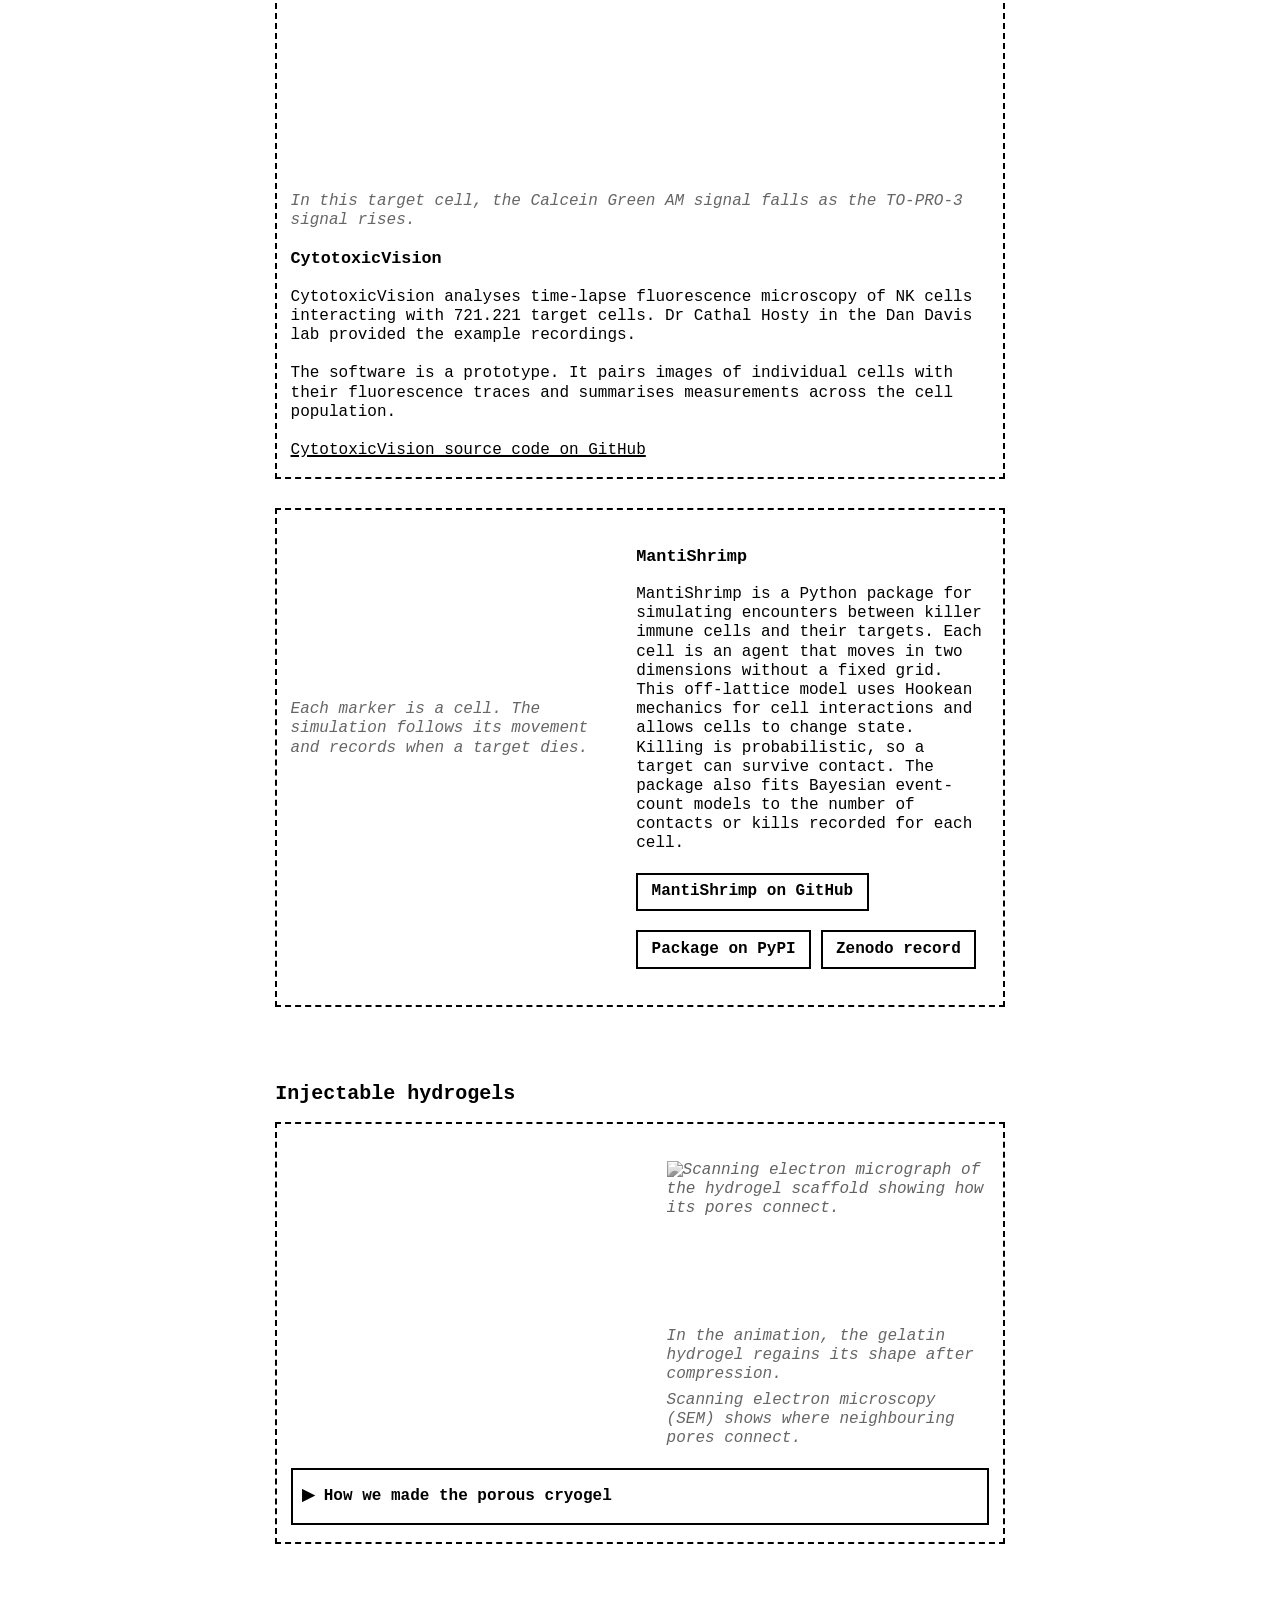
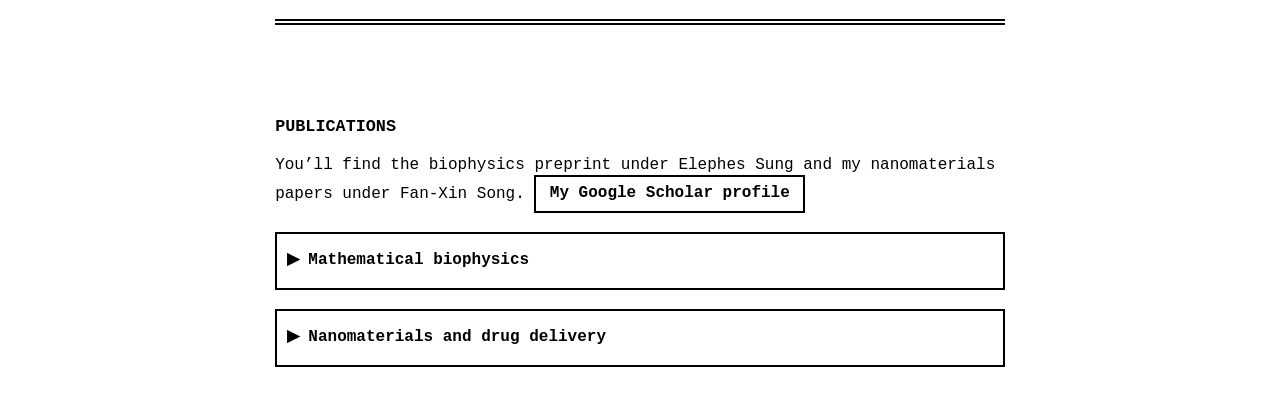
==== commit fdae13ab: "Remove the name pronunciation anecdote from the bio" ====
--- a/index.html
+++ b/index.html
@@ -76,11 +76,6 @@
 completed an MRes in Systems and Synthetic Biology at Imperial.
 </p>
 <p>
-I joke that about 84% of people mispronounce my name the first time they
-read it, and 52.1% are sure it’s Greek. You’re welcome to say it however
-you like.
-</p>
-<p>
 Email me at
 <a href="mailto:eu23@ic.ac.uk?subject=Hello_from_webpage">eu23@ic.ac.uk</a>.
 </p>
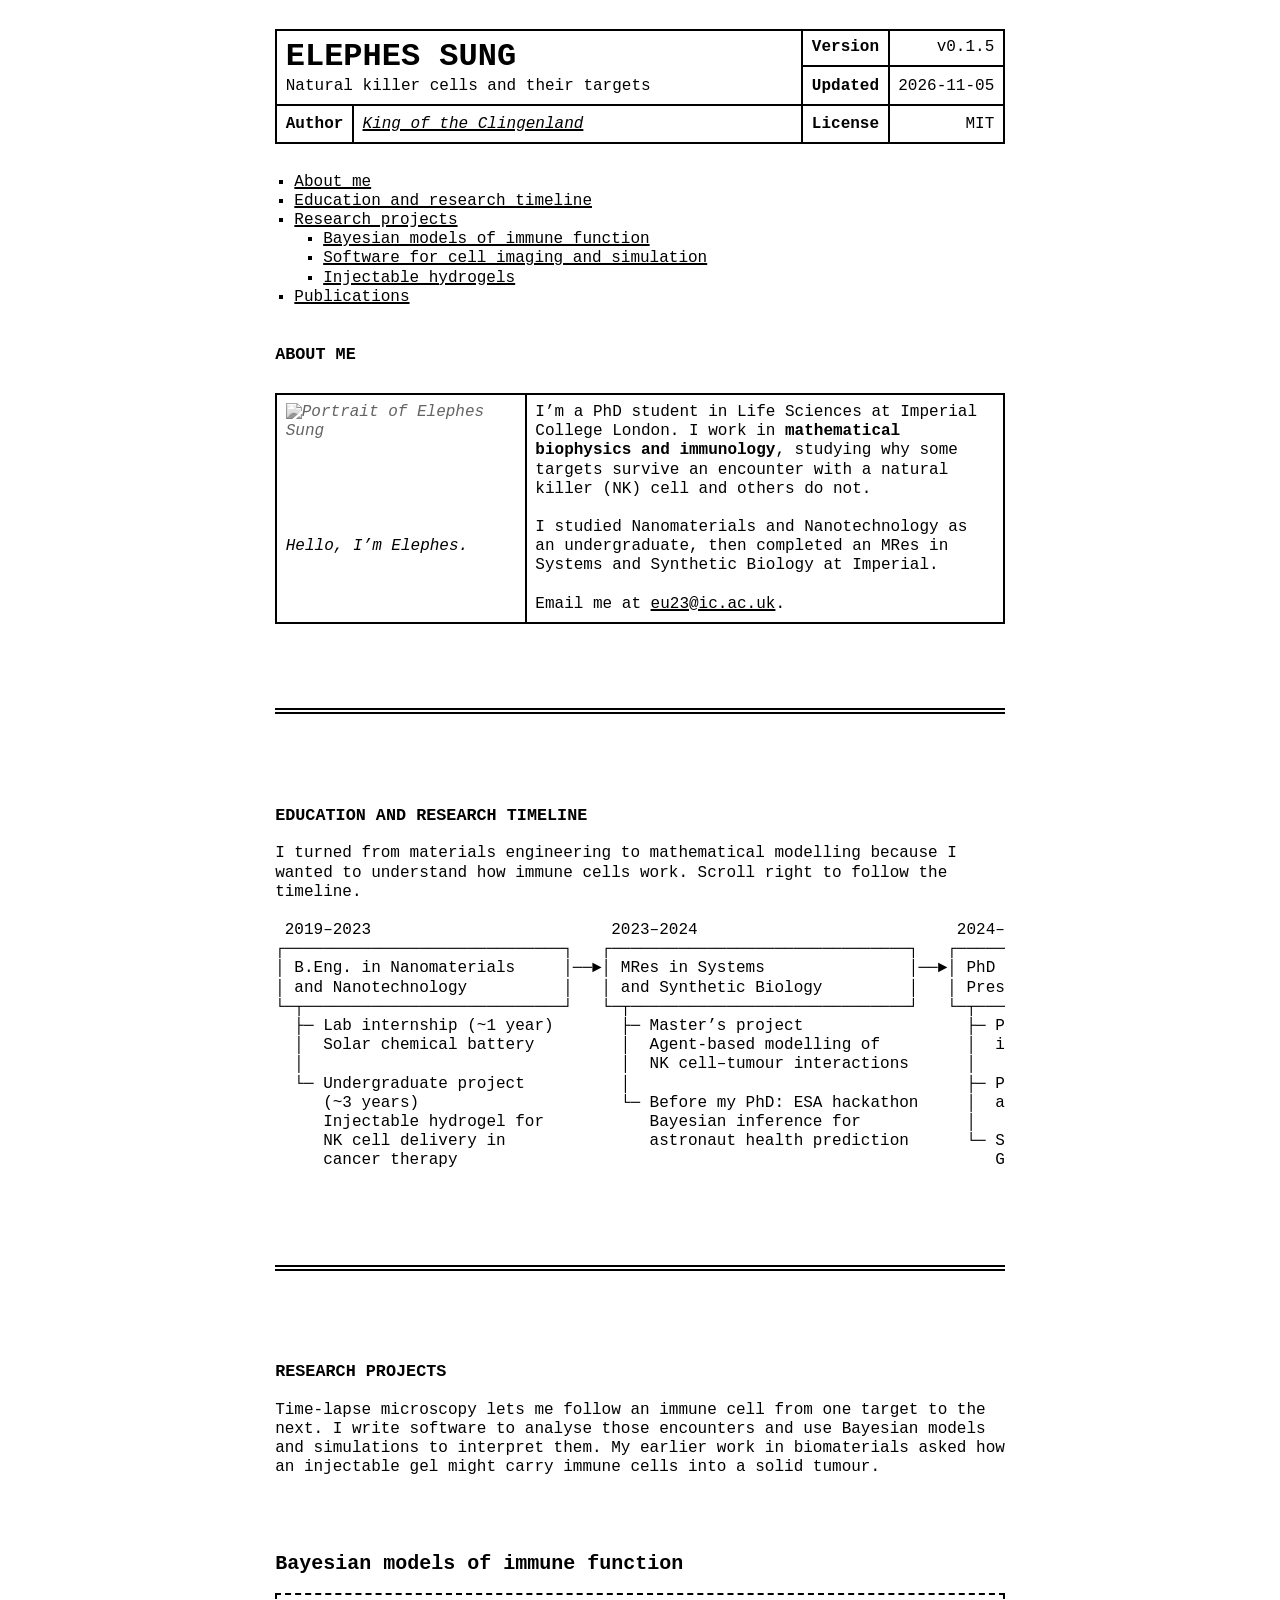
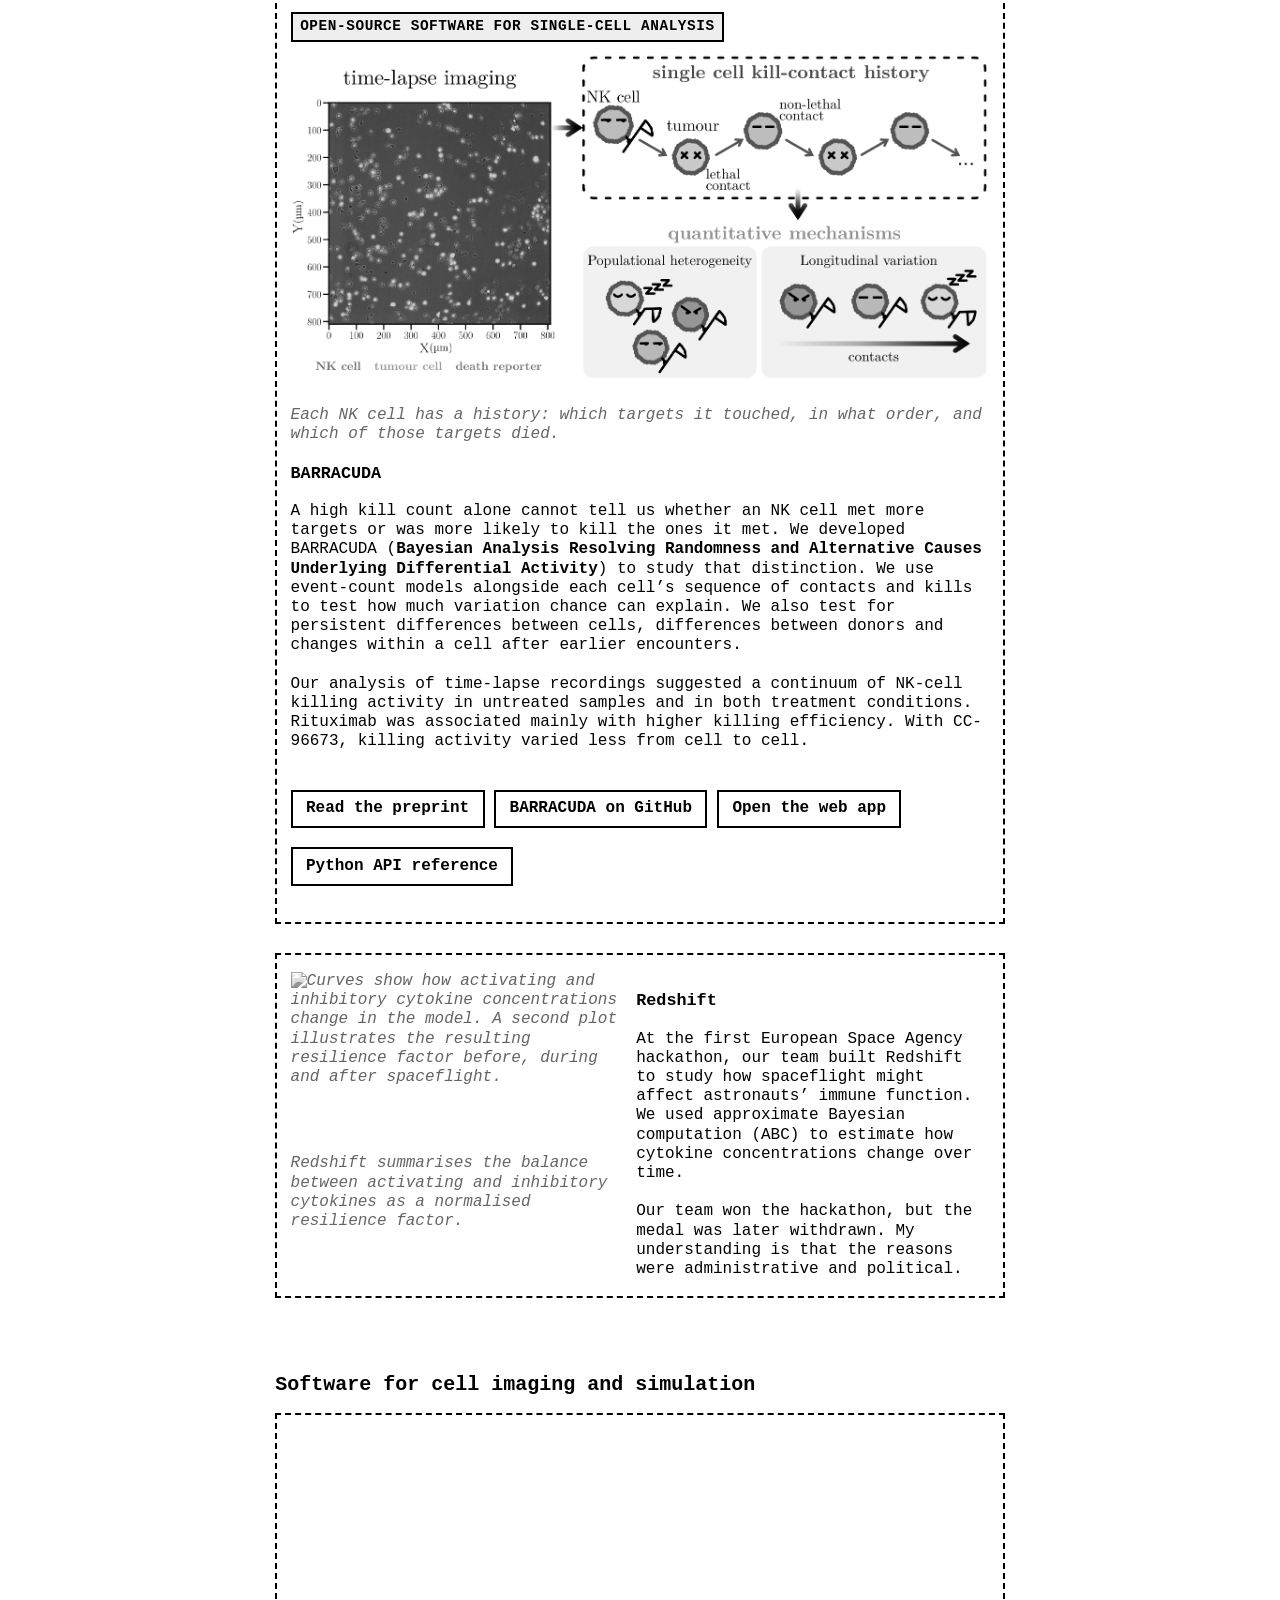
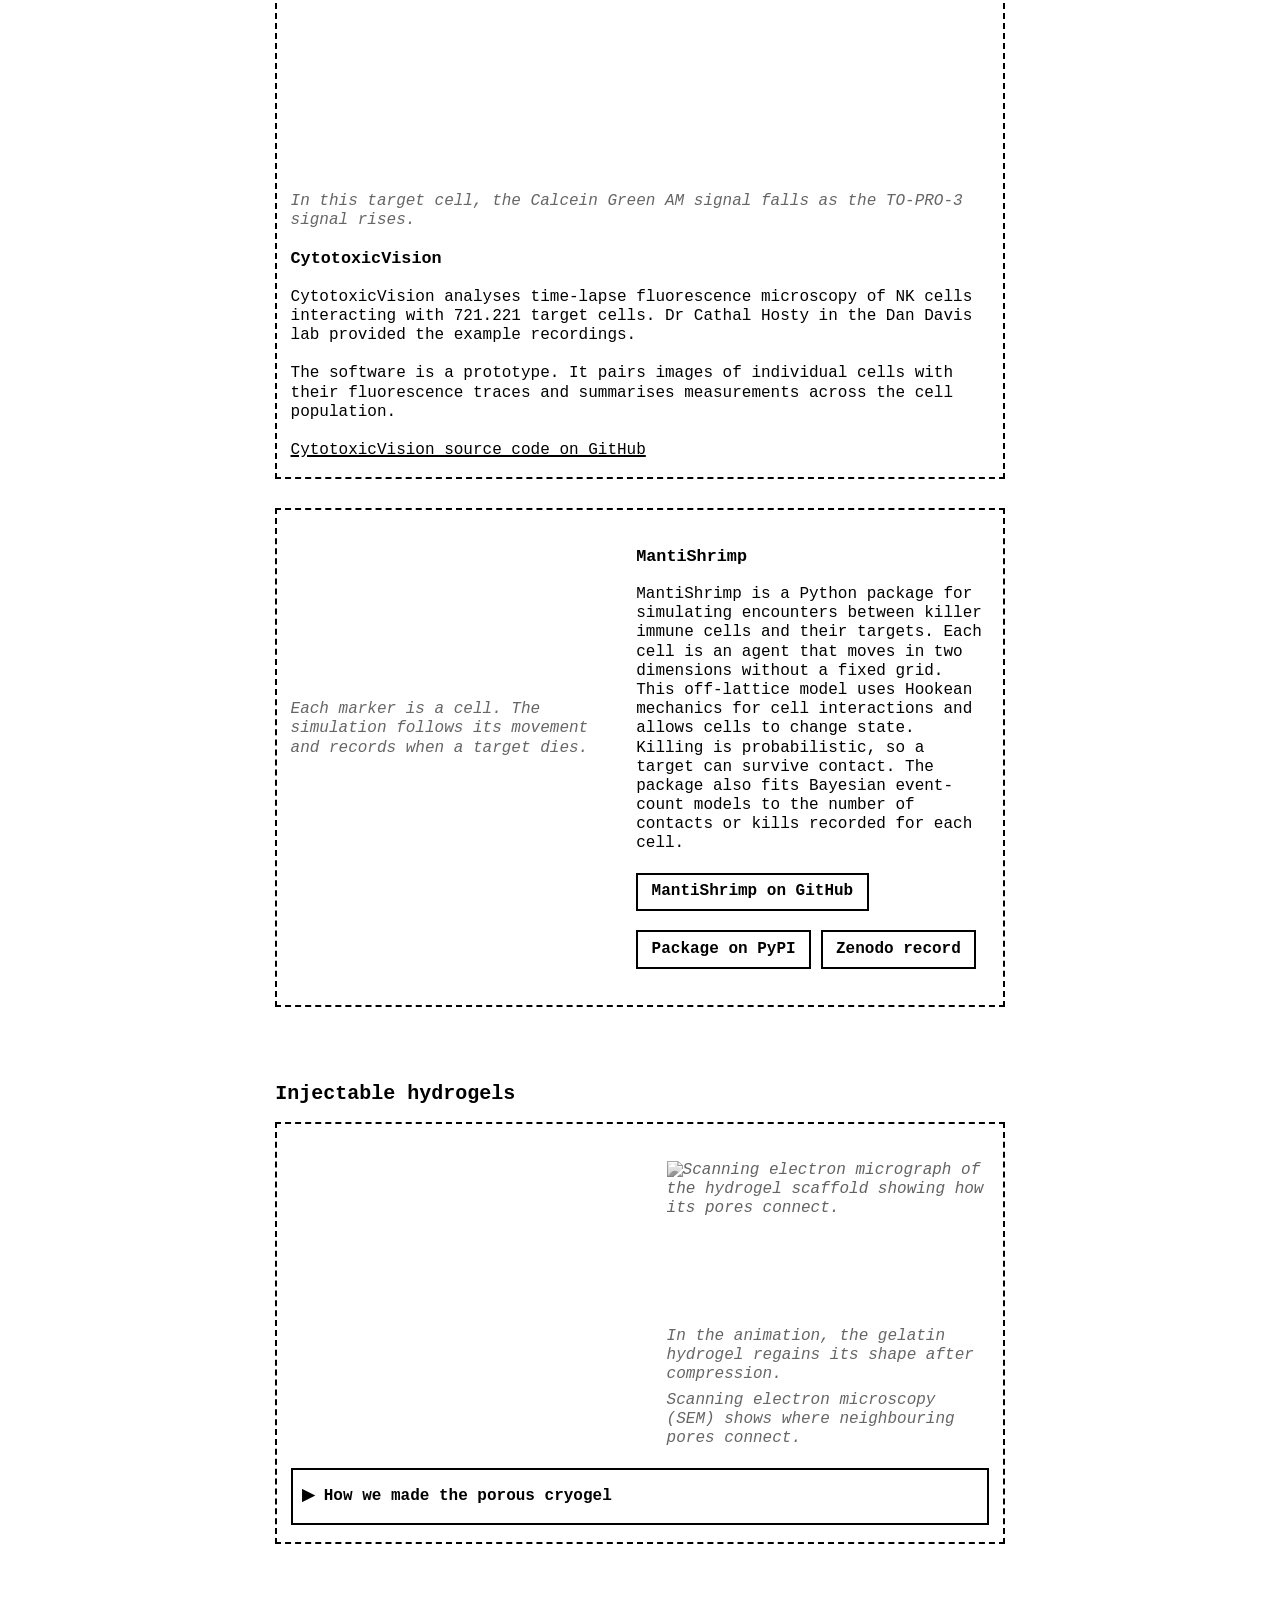
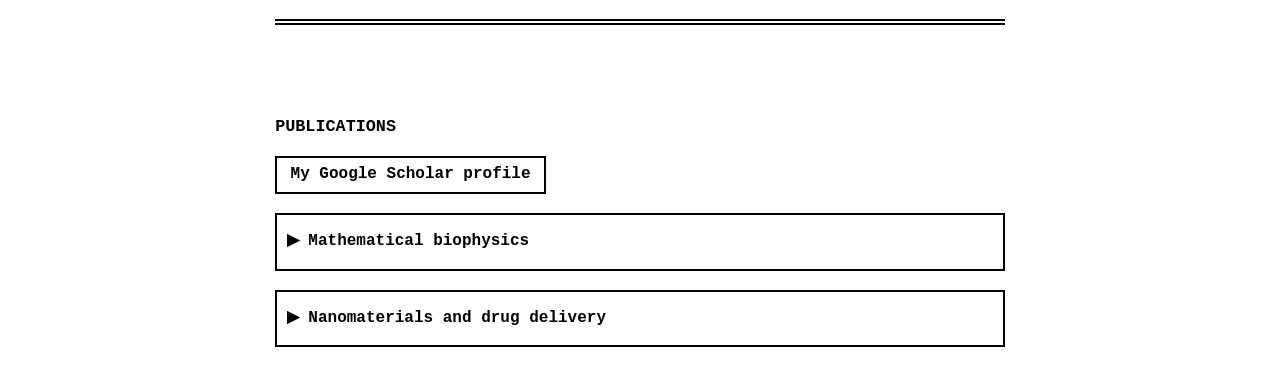
==== commit 08e36e3d: "Remove the introductory sentence from Publications" ====
--- a/index.html
+++ b/index.html
@@ -324,8 +324,6 @@
 <p><br></p>
 <h2 id="publications">Publications</h2>
 <p>
-You’ll find the biophysics preprint under Elephes Sung and my
-nanomaterials papers under Fan-Xin Song.
 <a class="icon-button scholar-button" href="https://scholar.google.com/citations?user=HcFouHYAAAAJ&hl=en" target="_blank" rel="noopener noreferrer">
 <span>My Google Scholar profile</span> </a>
 </p>
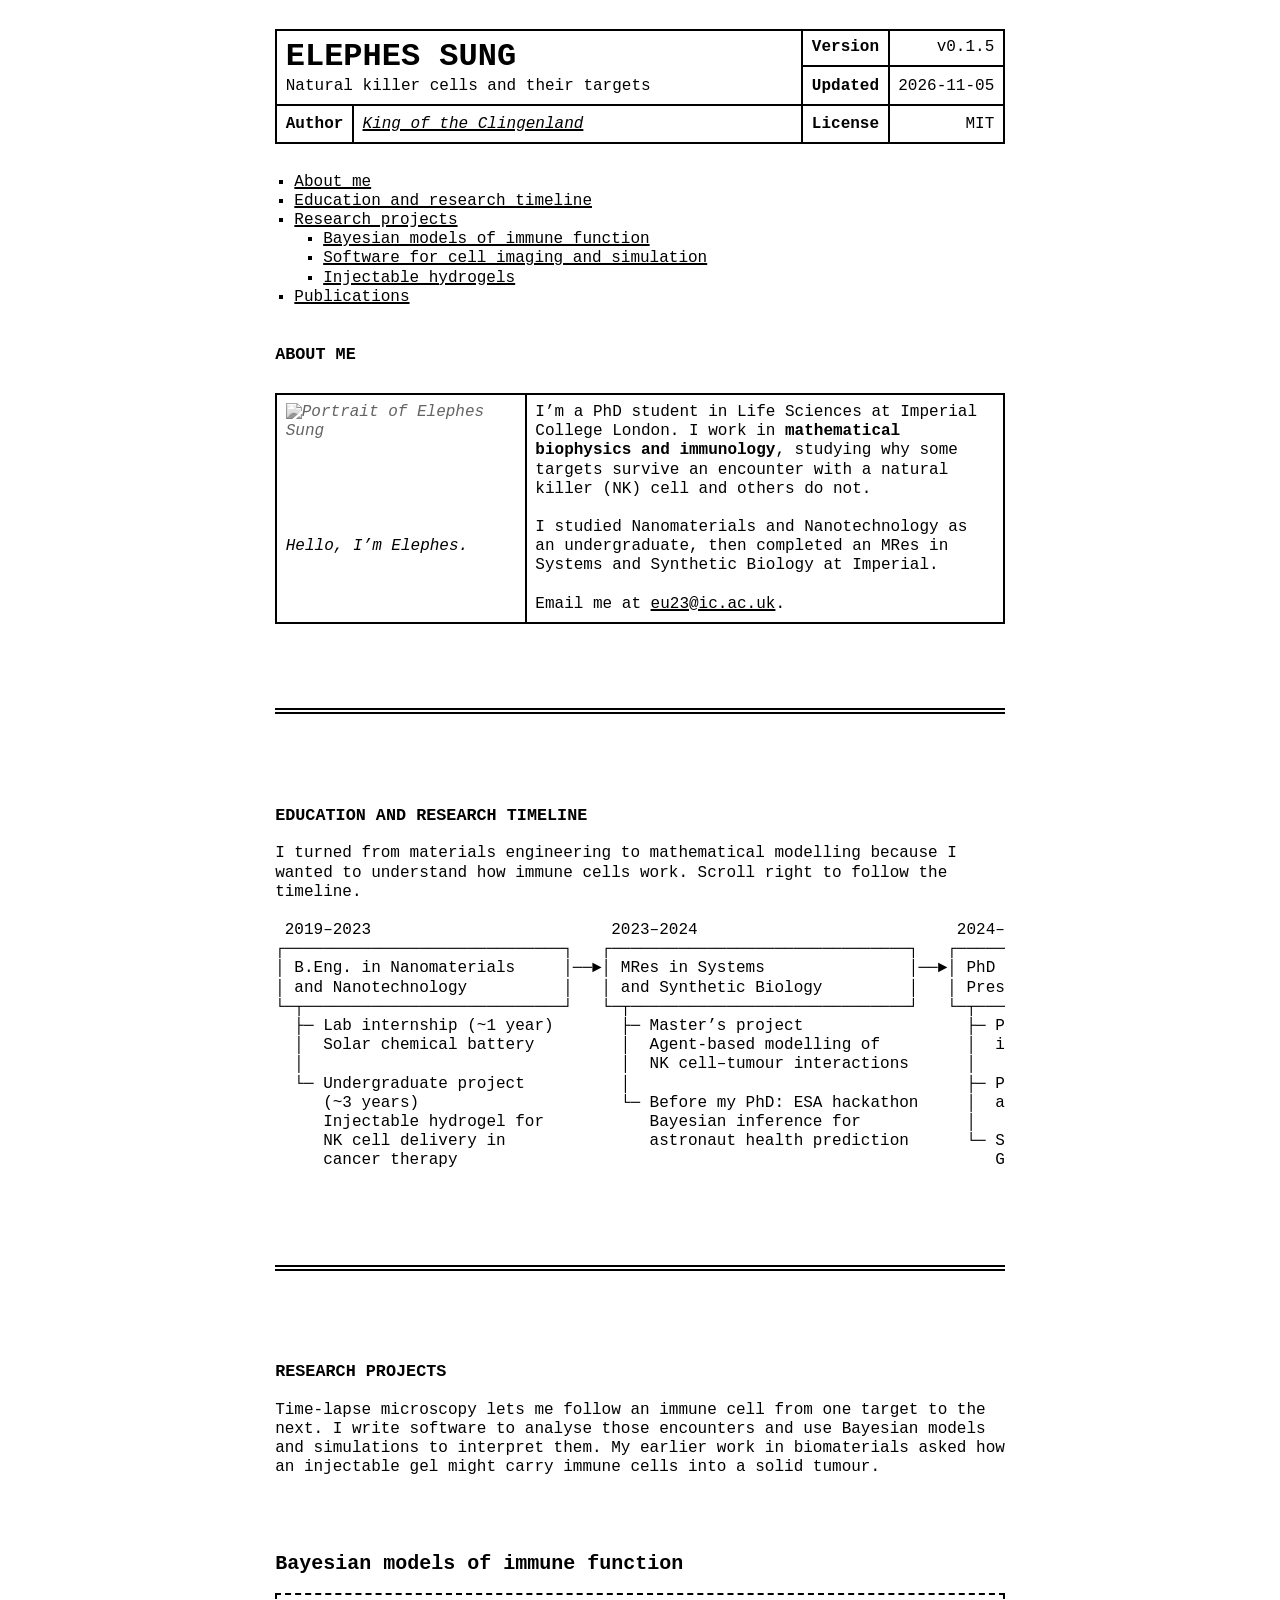
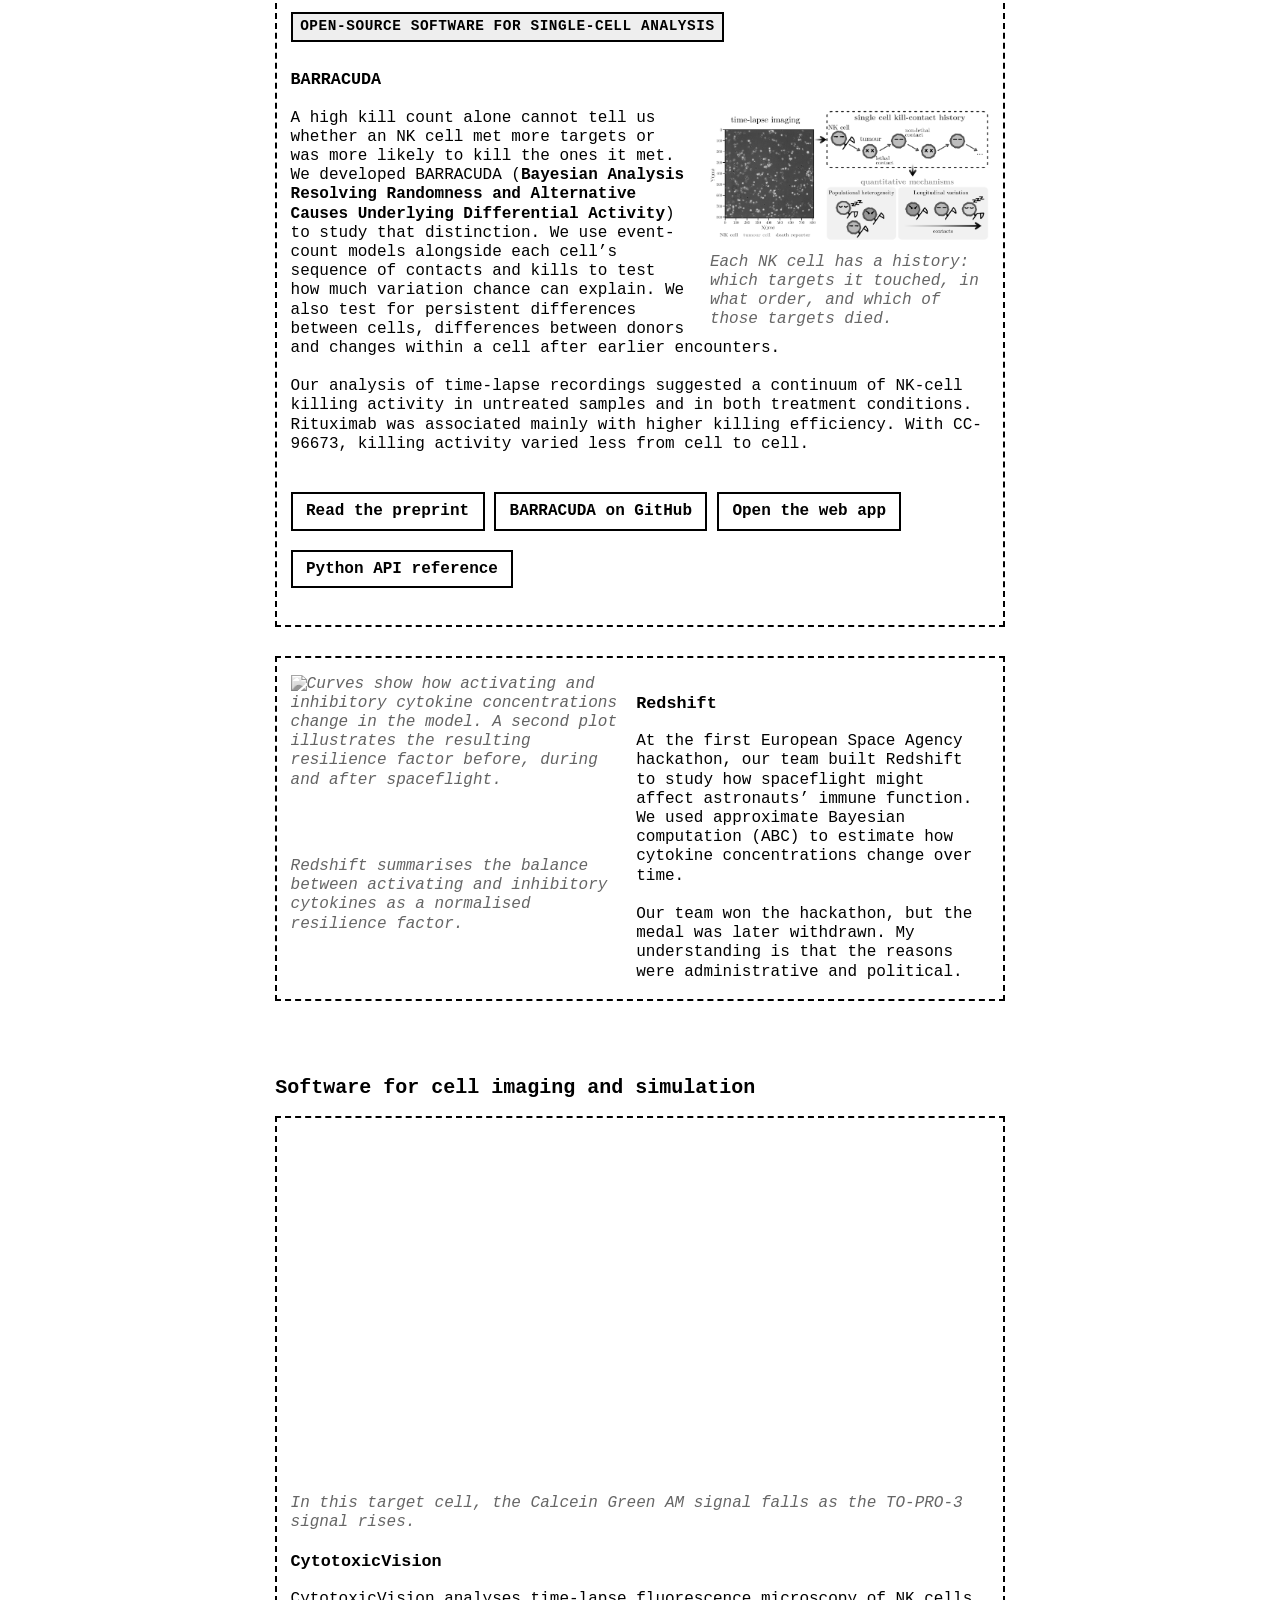
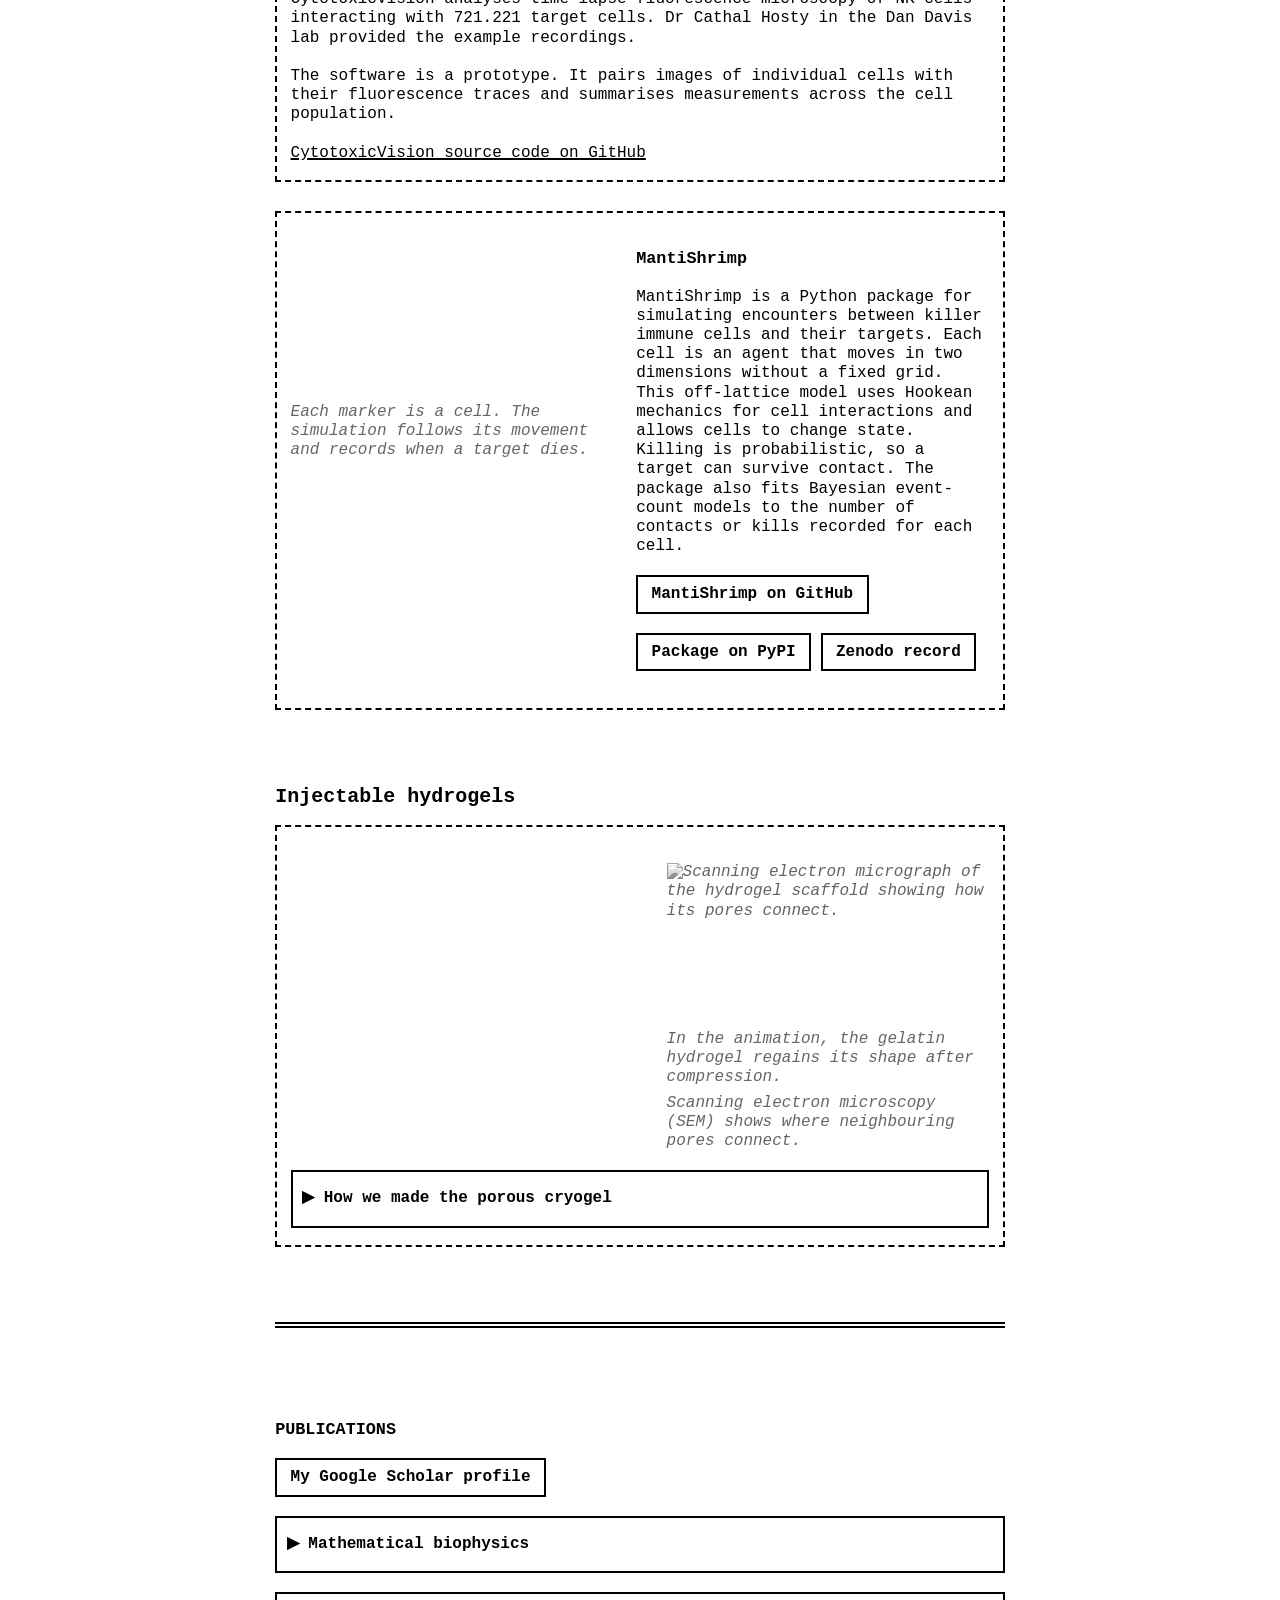
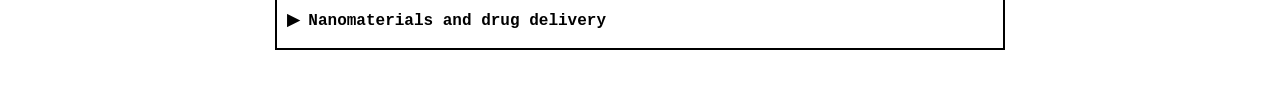
==== commit 5c7b4694: "Wrap the BARRACUDA project text around a smaller diagram" ====
--- a/index.html
+++ b/index.html
@@ -123,17 +123,17 @@
 <p class="project-kicker">
 Open-source software for single-cell analysis
 </p>
-<figure class="project-figure project-figure-wide">
+<div class="project-copy">
+<h4>
+BARRACUDA
+</h4>
+<figure class="project-figure project-figure-inset">
 <img class="project-asset" src="demo/Bayes/figure_abstract.png" alt="A microscopy image leads to a sequence of lethal and non-lethal contacts for one NK cell. The lower panels compare variation between cells with changes in one cell over successive contacts." />
 <figcaption>
 Each NK cell has a history: which targets it touched, in what order, and
 which of those targets died.
 </figcaption>
 </figure>
-<div class="project-copy">
-<h4>
-BARRACUDA
-</h4>
 <p>
 A high kill count alone cannot tell us whether an NK cell met more
 targets or was more likely to kill the ones it met. We developed
--- a/src/index.css
+++ b/src/index.css
@@ -616,6 +616,12 @@
   margin: 0;
 }
 
+.project-figure-inset {
+  float: right;
+  width: 40%;
+  margin: 0 0 calc(var(--line-height) / 2) 2ch;
+}
+
 .project-figure figcaption {
   margin-top: calc(var(--line-height) / 2);
   color: var(--text-color-alt);
@@ -792,6 +798,12 @@
     grid-template-columns: 1fr;
   }
 
+  .project-figure-inset {
+    float: none;
+    width: min(85%, 30ch);
+    margin: 0 auto var(--line-height);
+  }
+
   .project-gallery-compare .project-asset {
     max-height: none;
     width: 100%;
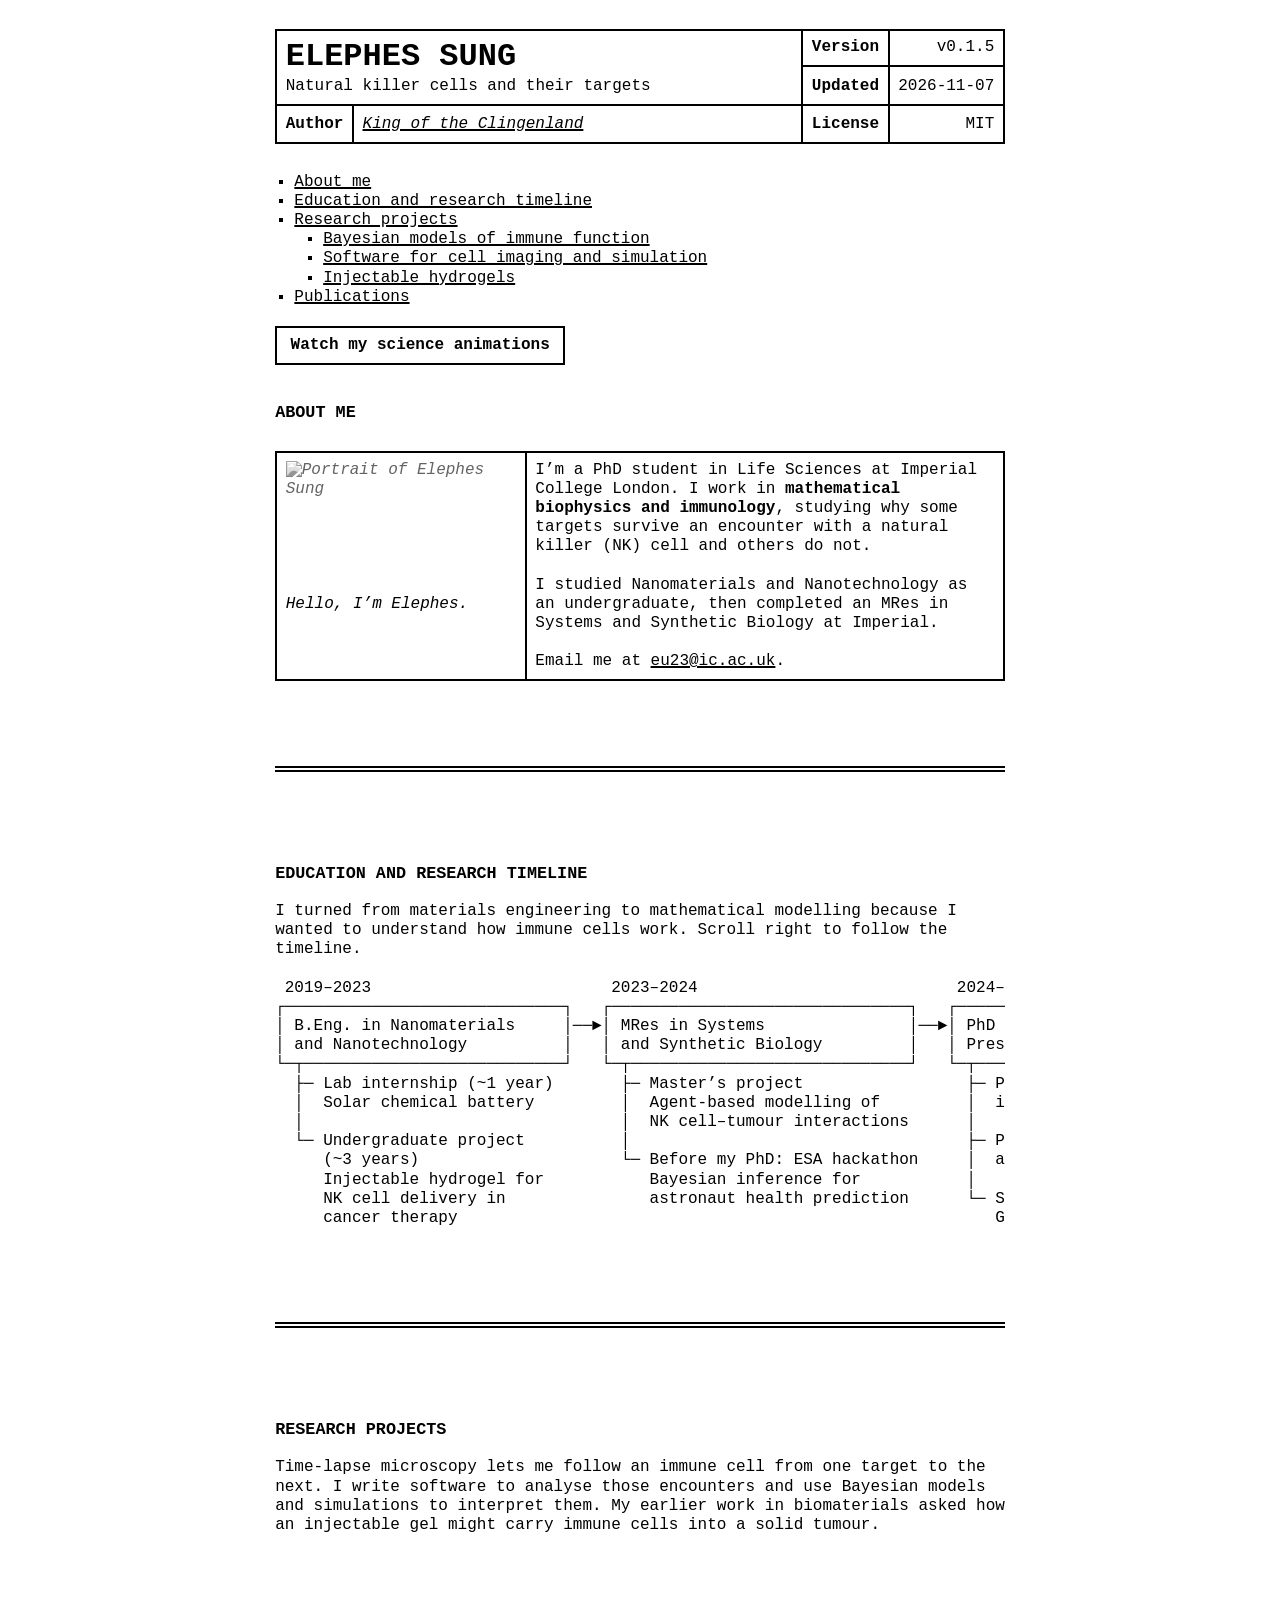
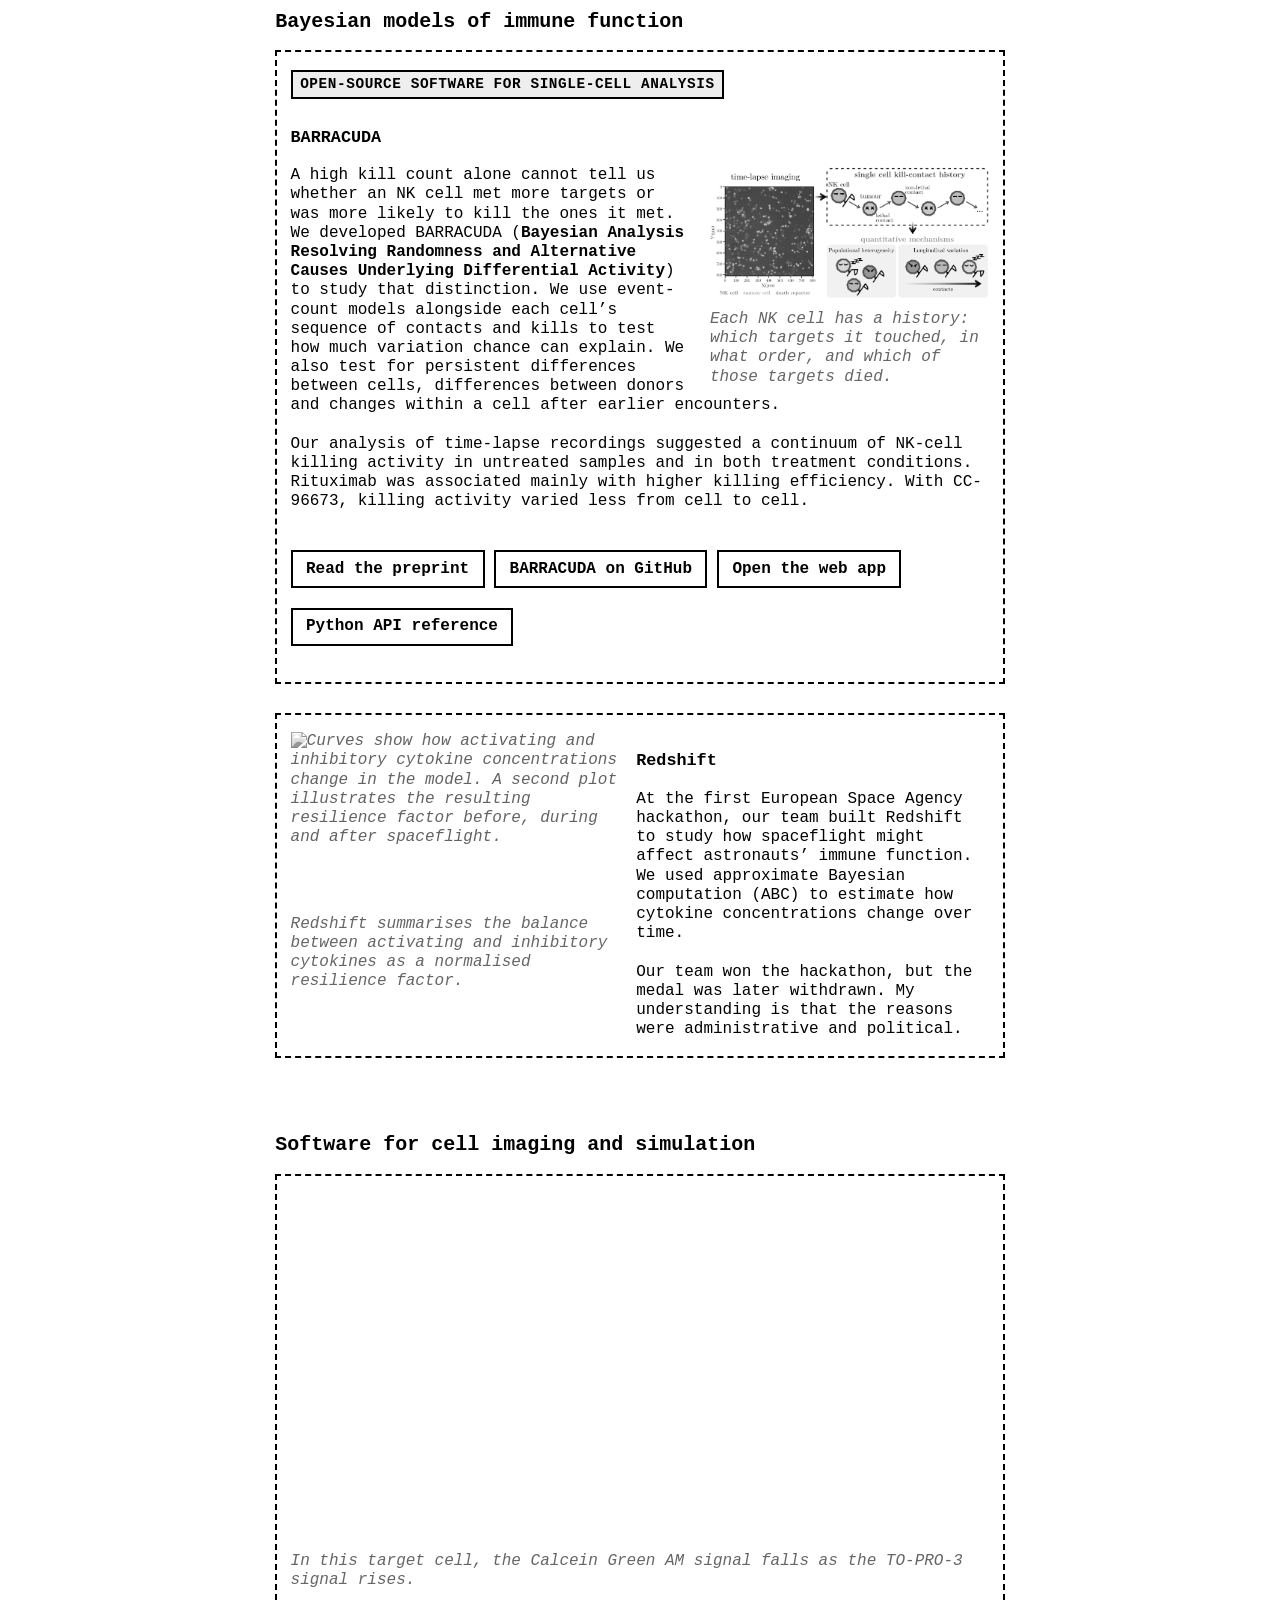
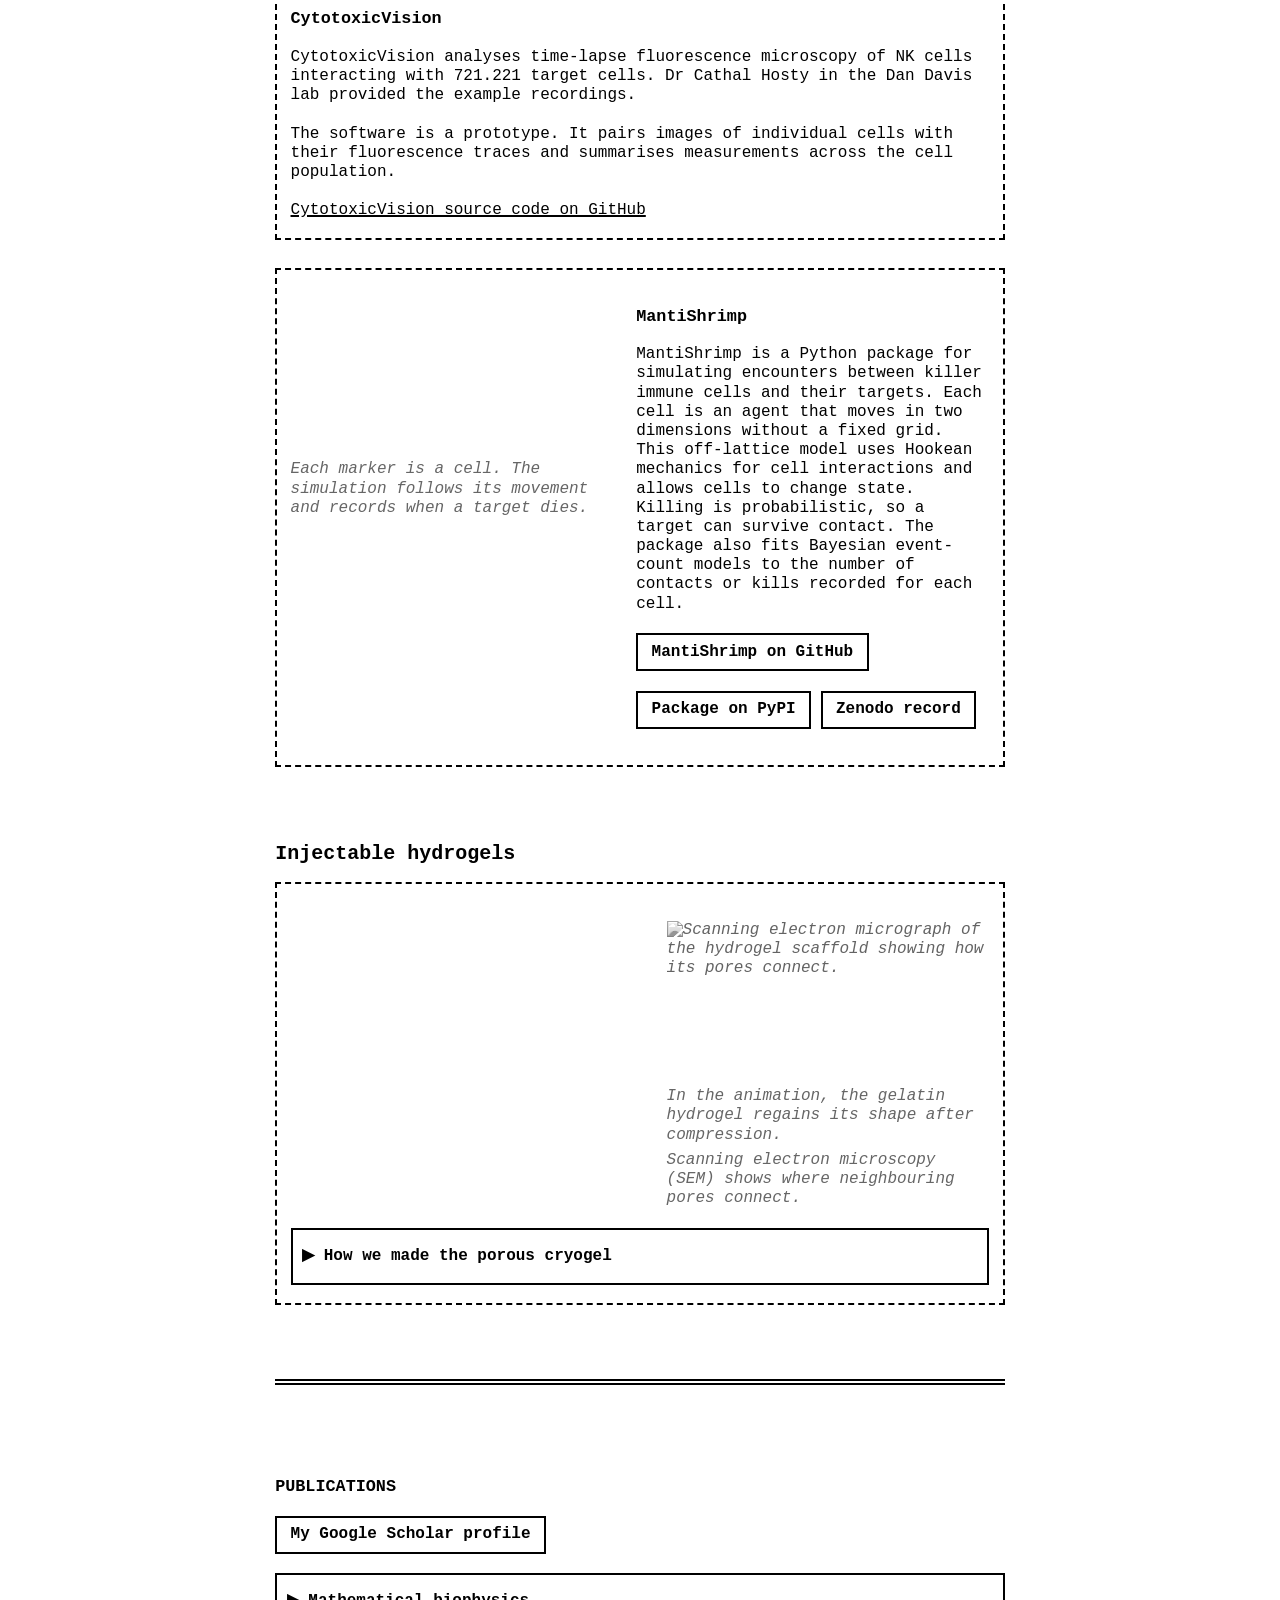
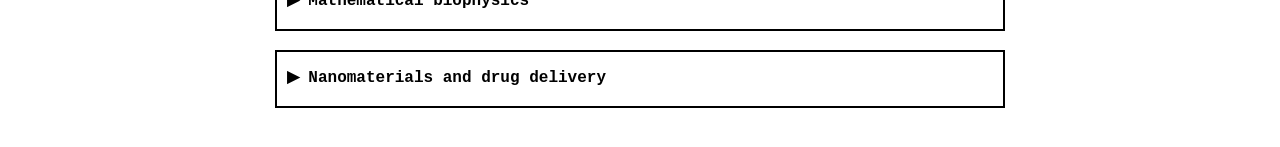
==== commit 5ac4686e: "Add a science animation gallery to the personal site" ====
--- a/index.html
+++ b/index.html
@@ -22,7 +22,7 @@
   </tr>
   <tr>
     <th>Updated</th>
-    <td class="width-min"><time style="white-space: pre;">2026-11-05</time></td>
+    <td class="width-min"><time style="white-space: pre;">2026-11-07</time></td>
   </tr>
   <tr>
     <th class="width-min">Author</th>
@@ -53,6 +53,8 @@
 <li><a href="#publications" id="toc-publications">Publications</a></li>
 </ul>
 </nav>
+<p><a href="animations/index.html" class="icon-button">Watch my science
+animations</a></p>
 <h2 id="about">About me</h2>
 <table class="about-card">
 <tr>
--- a/src/index.css
+++ b/src/index.css
@@ -612,6 +612,15 @@
   margin-top: 0;
 }
 
+.science-animations h3 {
+  margin-top: 0;
+}
+
+.science-animations video {
+  align-self: start;
+  border: 1px solid var(--text-color-alt);
+}
+
 .project-figure {
   margin: 0;
 }
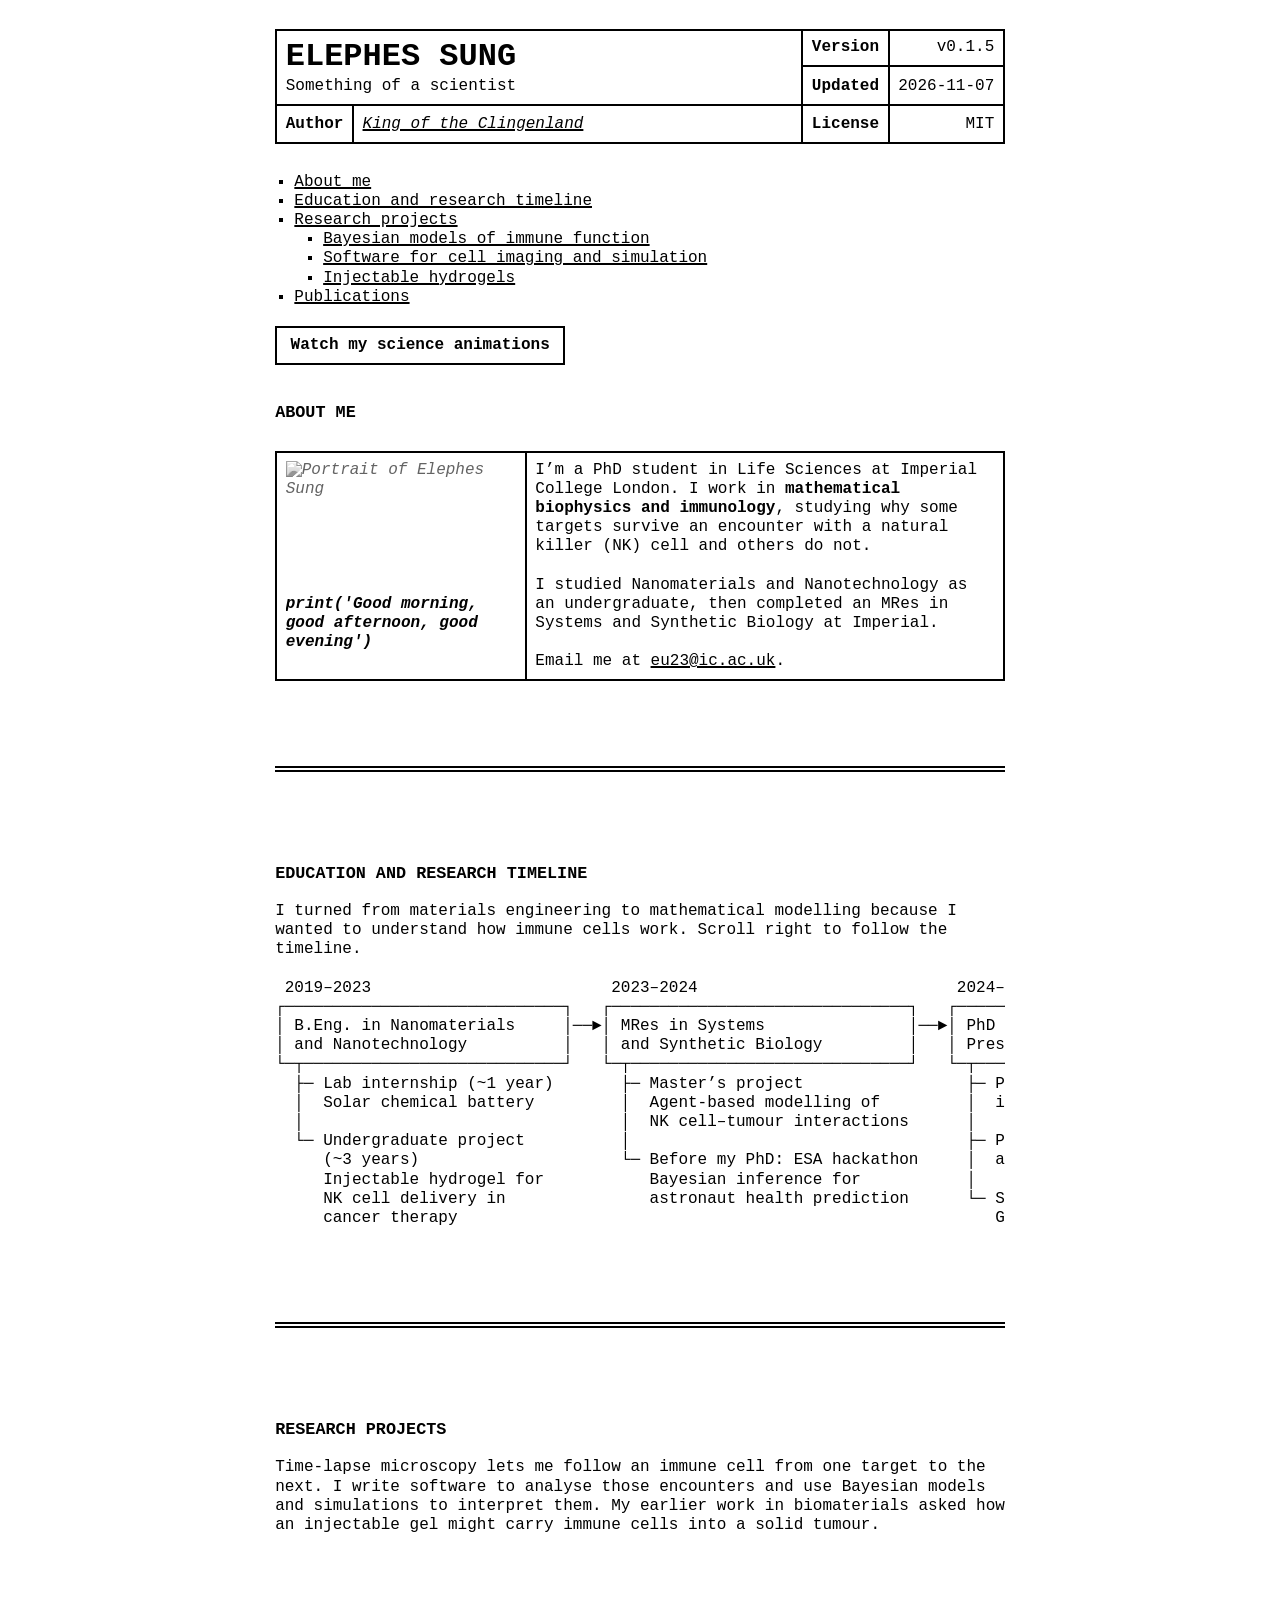
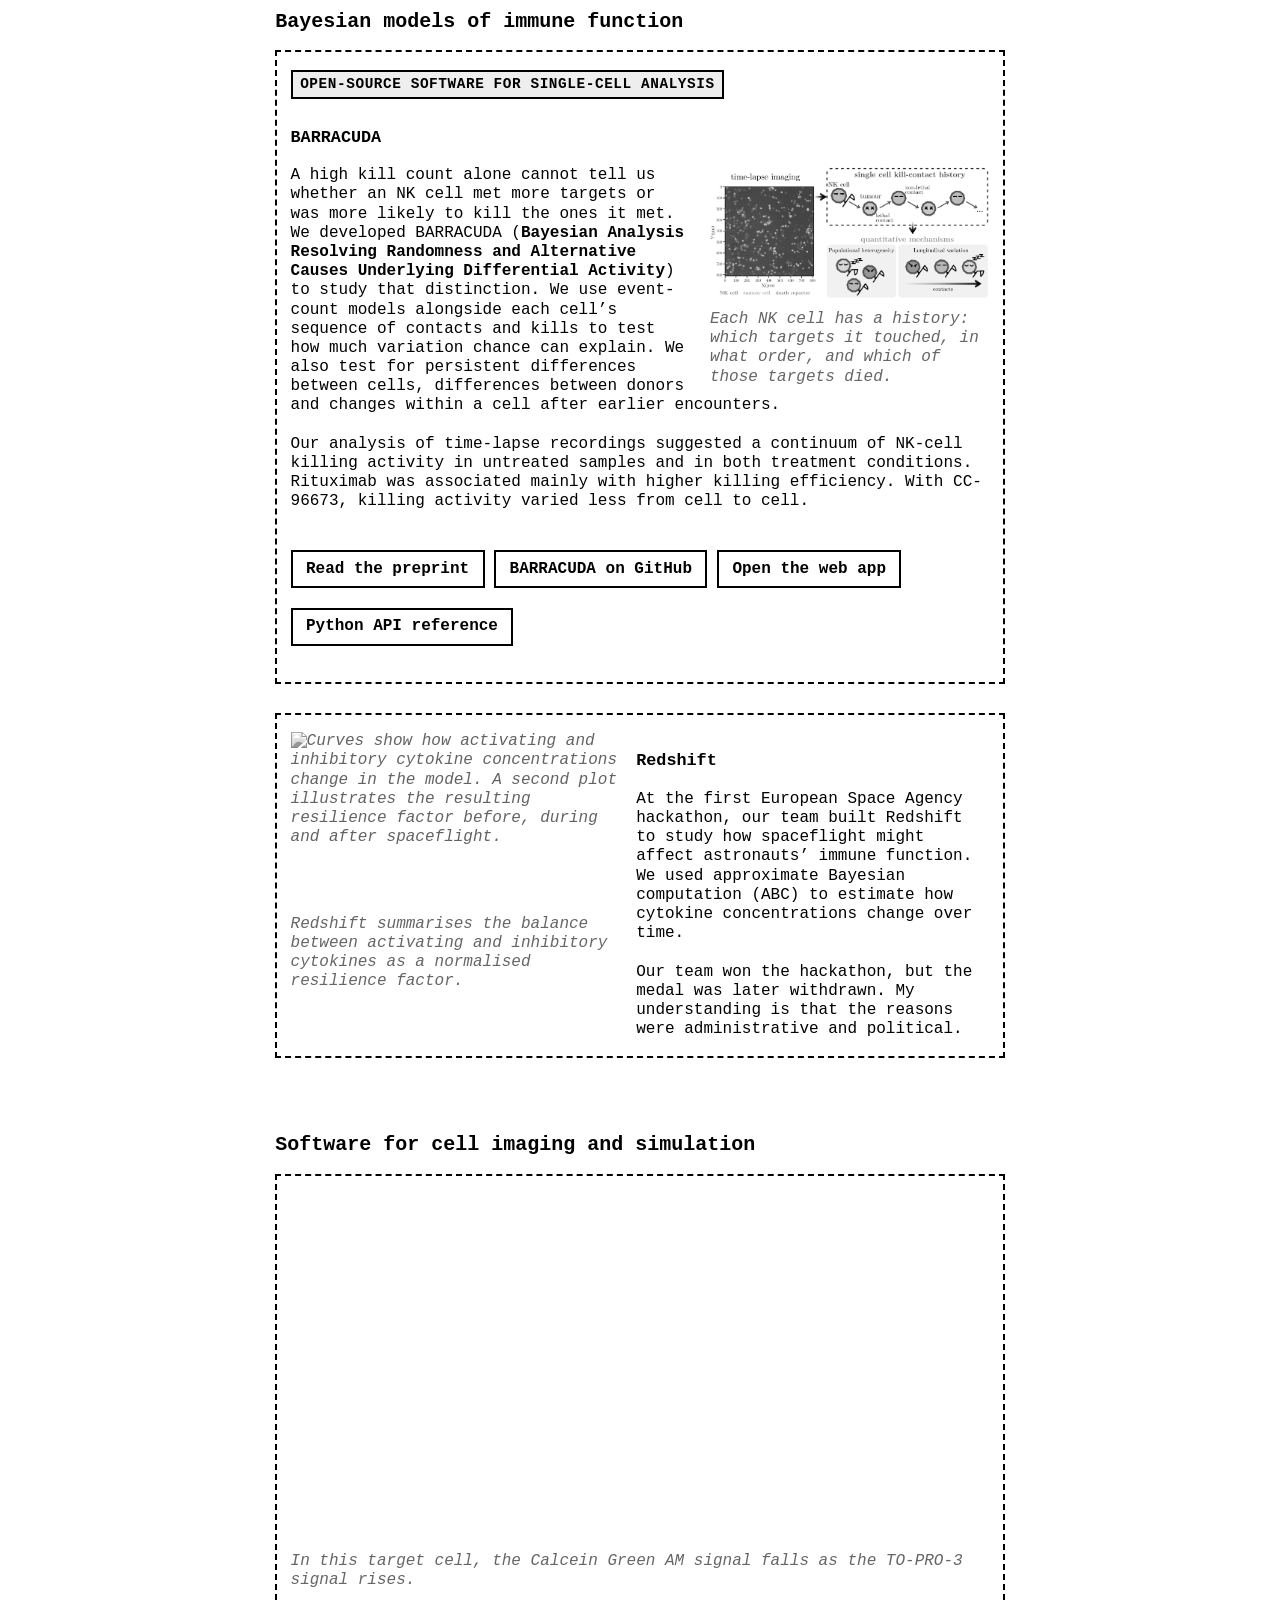
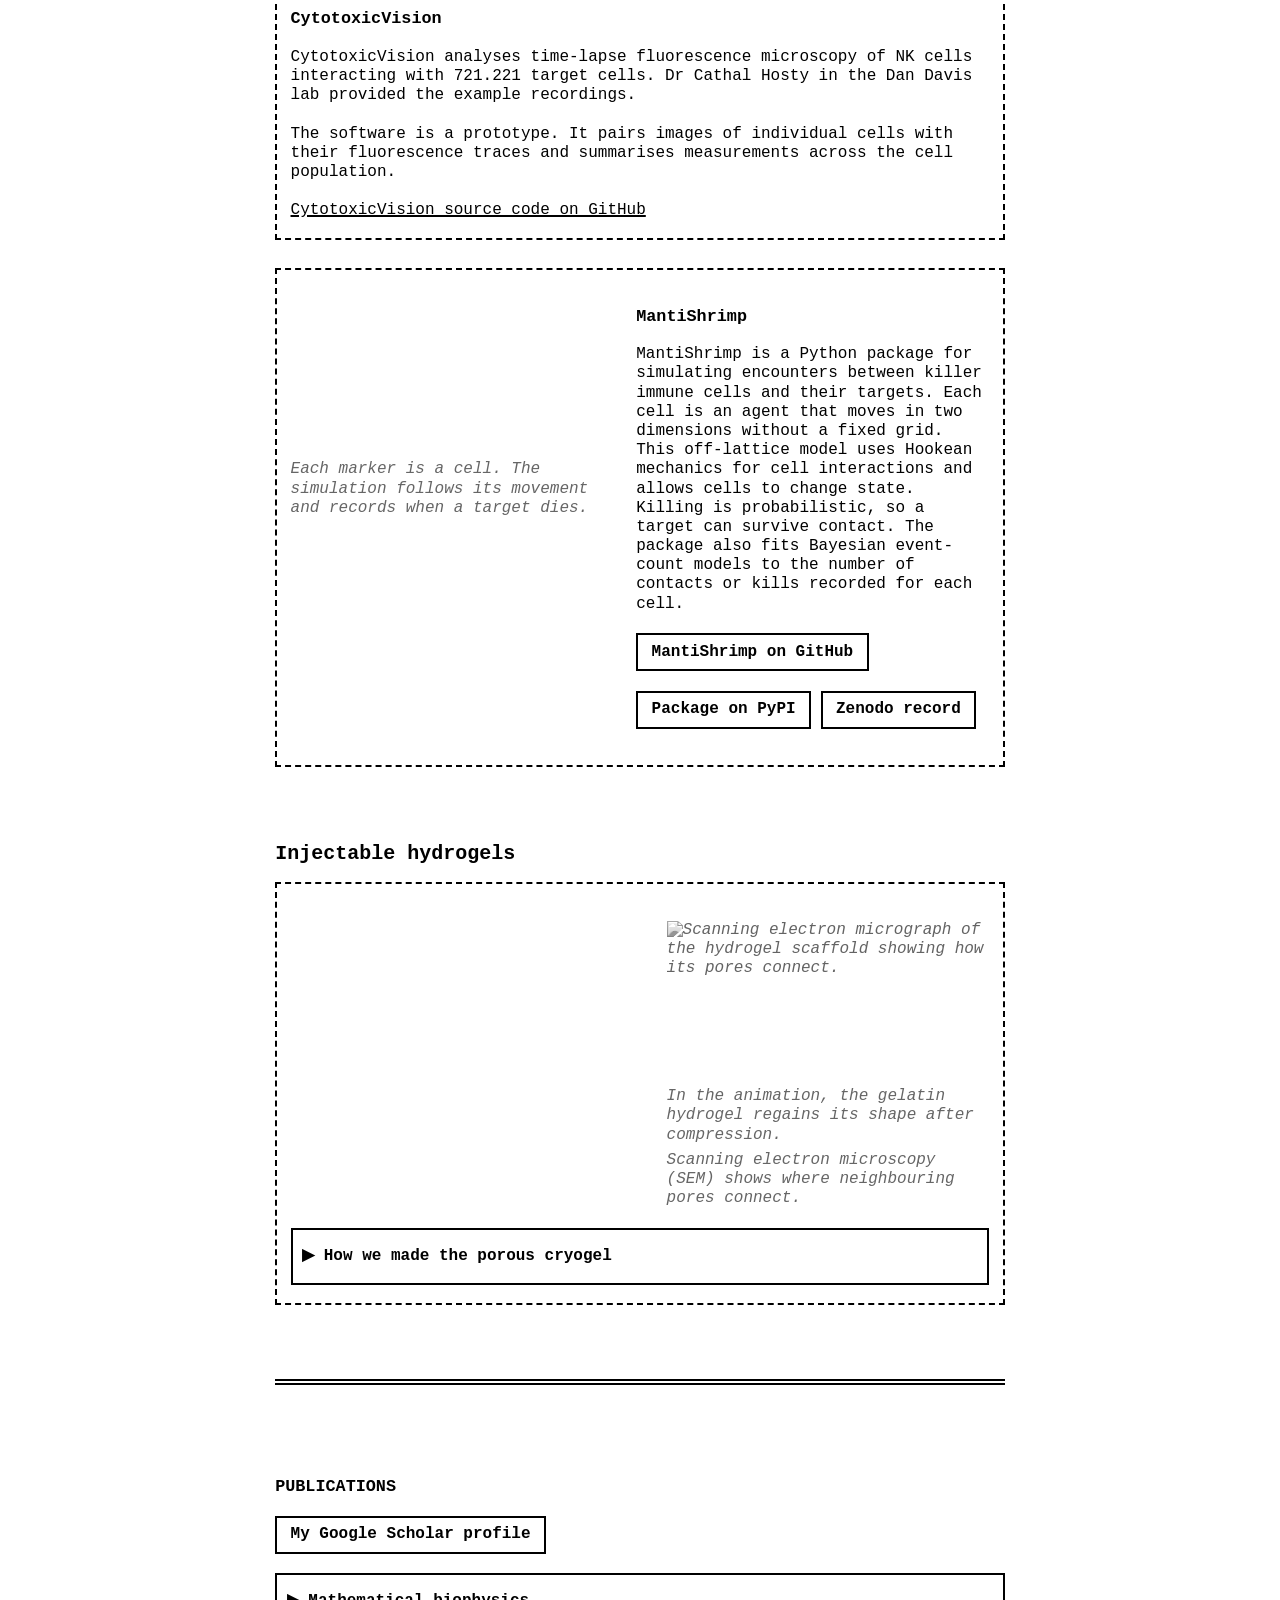
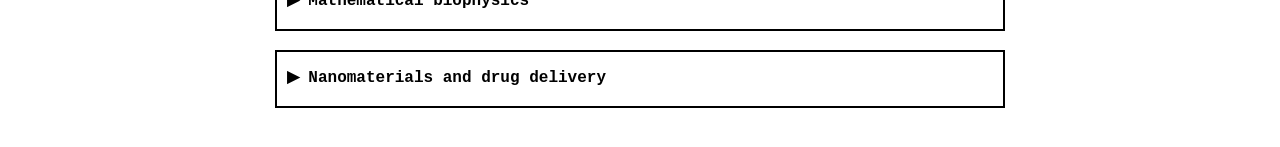
==== commit 07208528: "Update homepage subtitle and portrait greeting" ====
--- a/index.html
+++ b/index.html
@@ -14,8 +14,7 @@
   <tr>
     <td colspan="2" rowspan="2" class="width-auto">
       <h1 class="title">Elephes Sung</h1>
-      <span class="subtitle">Natural killer cells and their
-targets</span>
+      <span class="subtitle">Something of a scientist</span>
     </td>
     <th>Version</th>
     <td class="width-min">v0.1.5</td>
@@ -26,7 +25,7 @@
   </tr>
   <tr>
     <th class="width-min">Author</th>
-    <td class="width-auto"><a href="https://github.com/ElephesSung"><cite>King
+    <td class="width-auto"><a href="https://github.com/sthsci"><cite>King
 of the Clingenland</cite></a></td>
     <th class="width-min">License</th>
     <td>MIT</td>
@@ -62,7 +61,7 @@
 <figure class="bw-photo about-photo">
 <img src="demo/profile_2.JPG" alt="Portrait of Elephes Sung" />
 <figcaption>
-Hello, I’m Elephes.
+<code>print('Good morning, good afternoon, good evening')</code>
 </figcaption>
 </figure>
 </td>
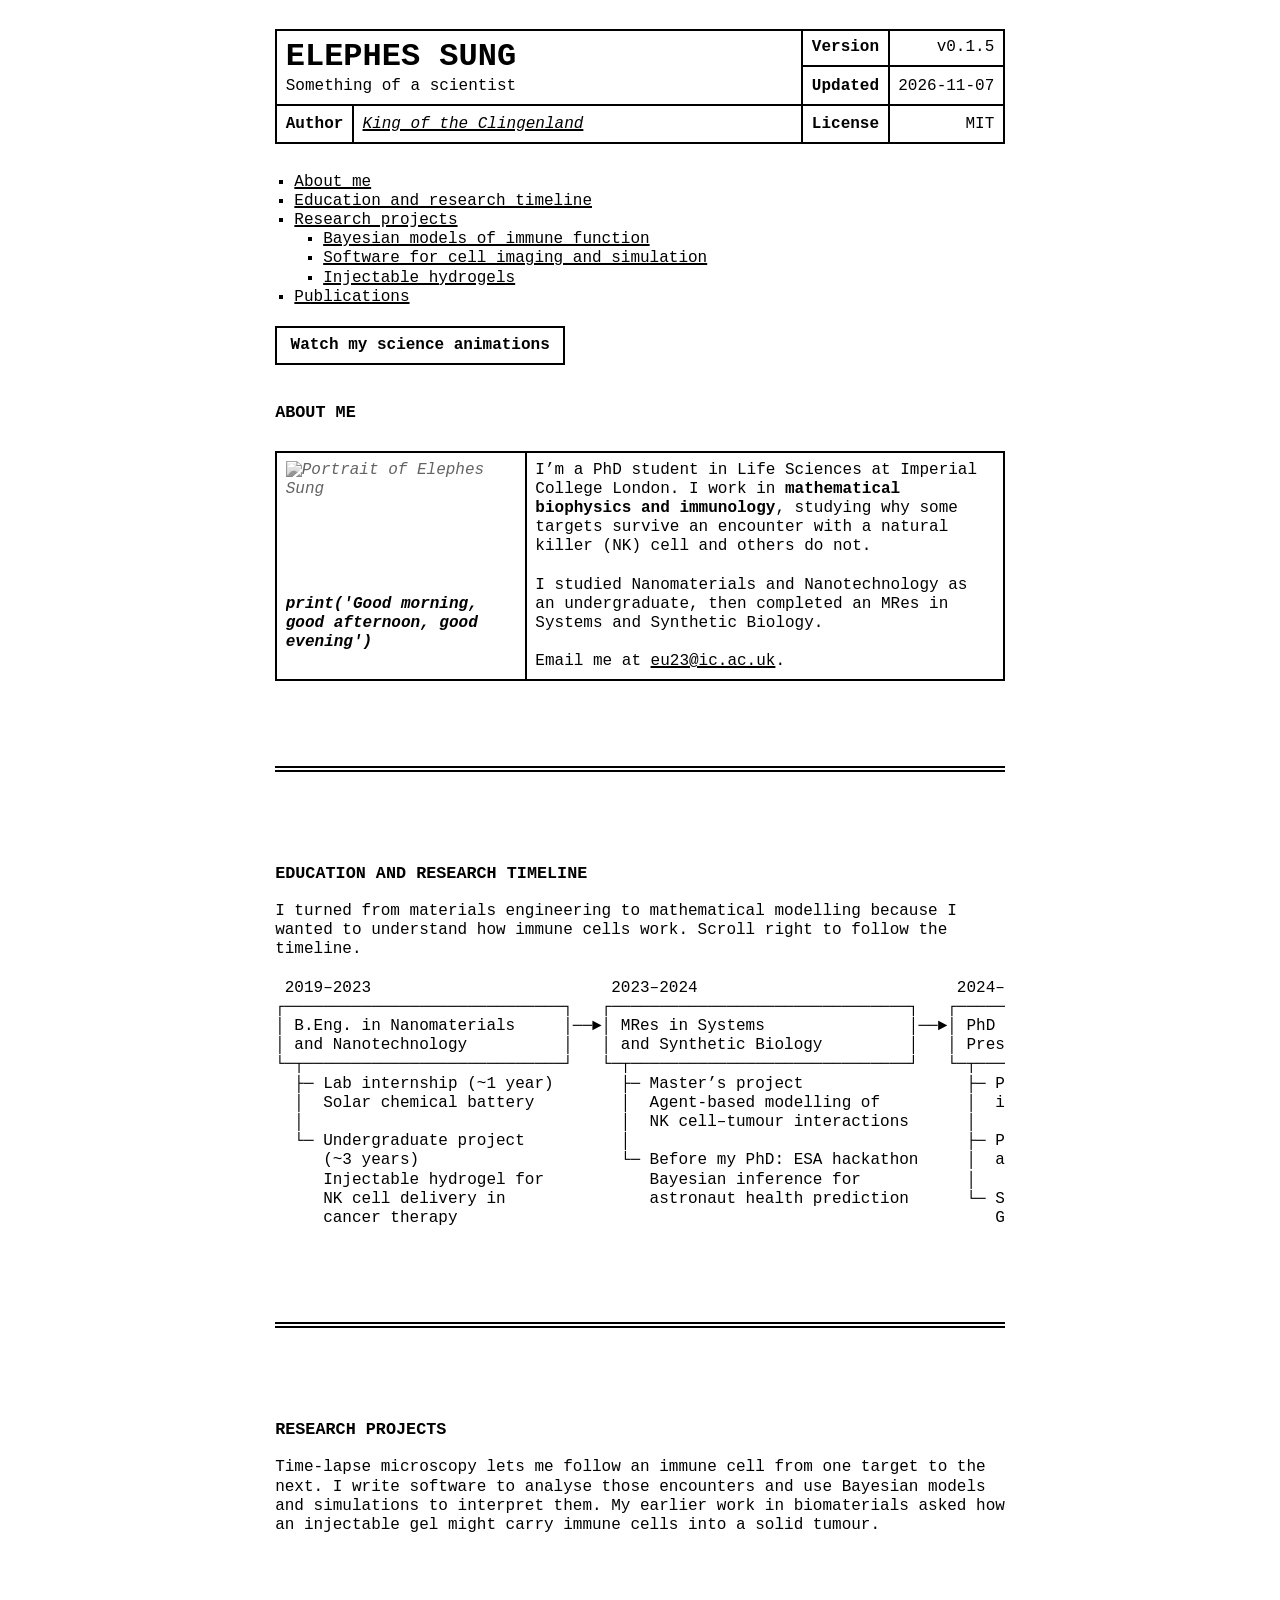
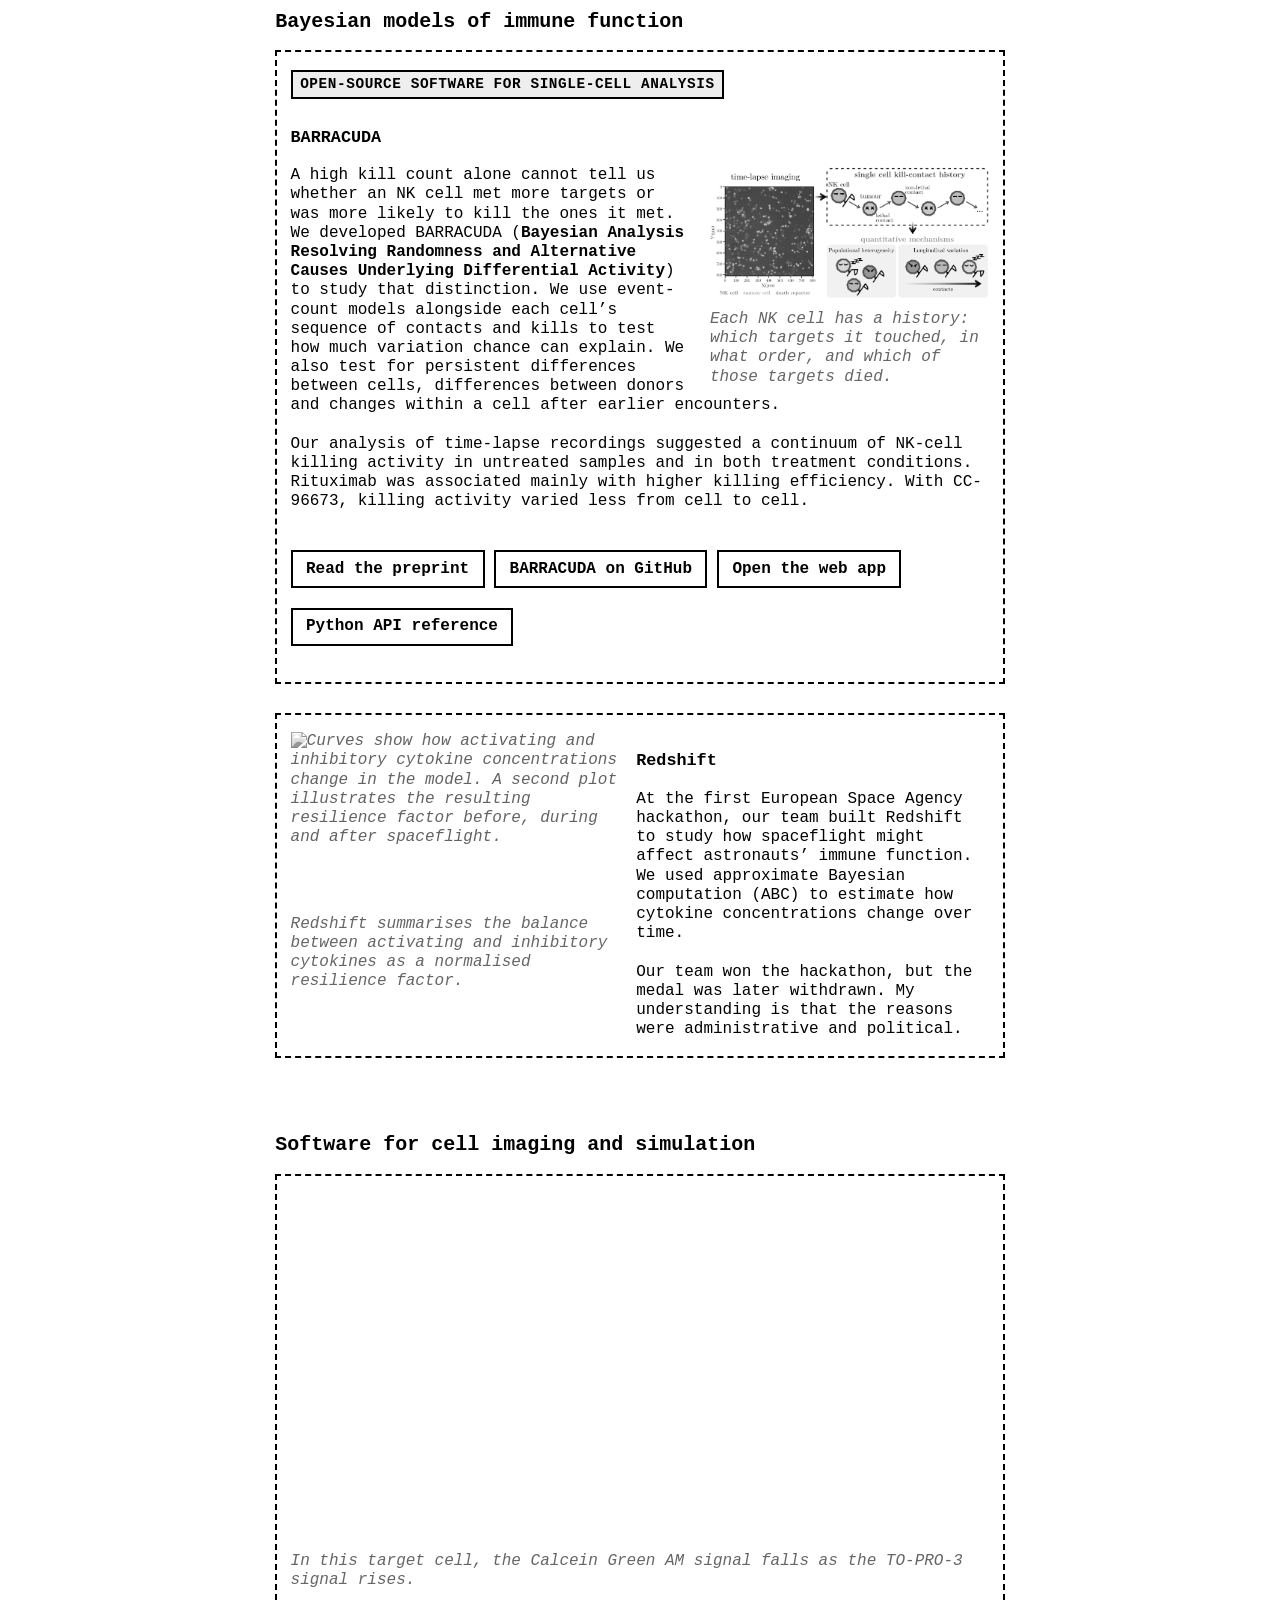
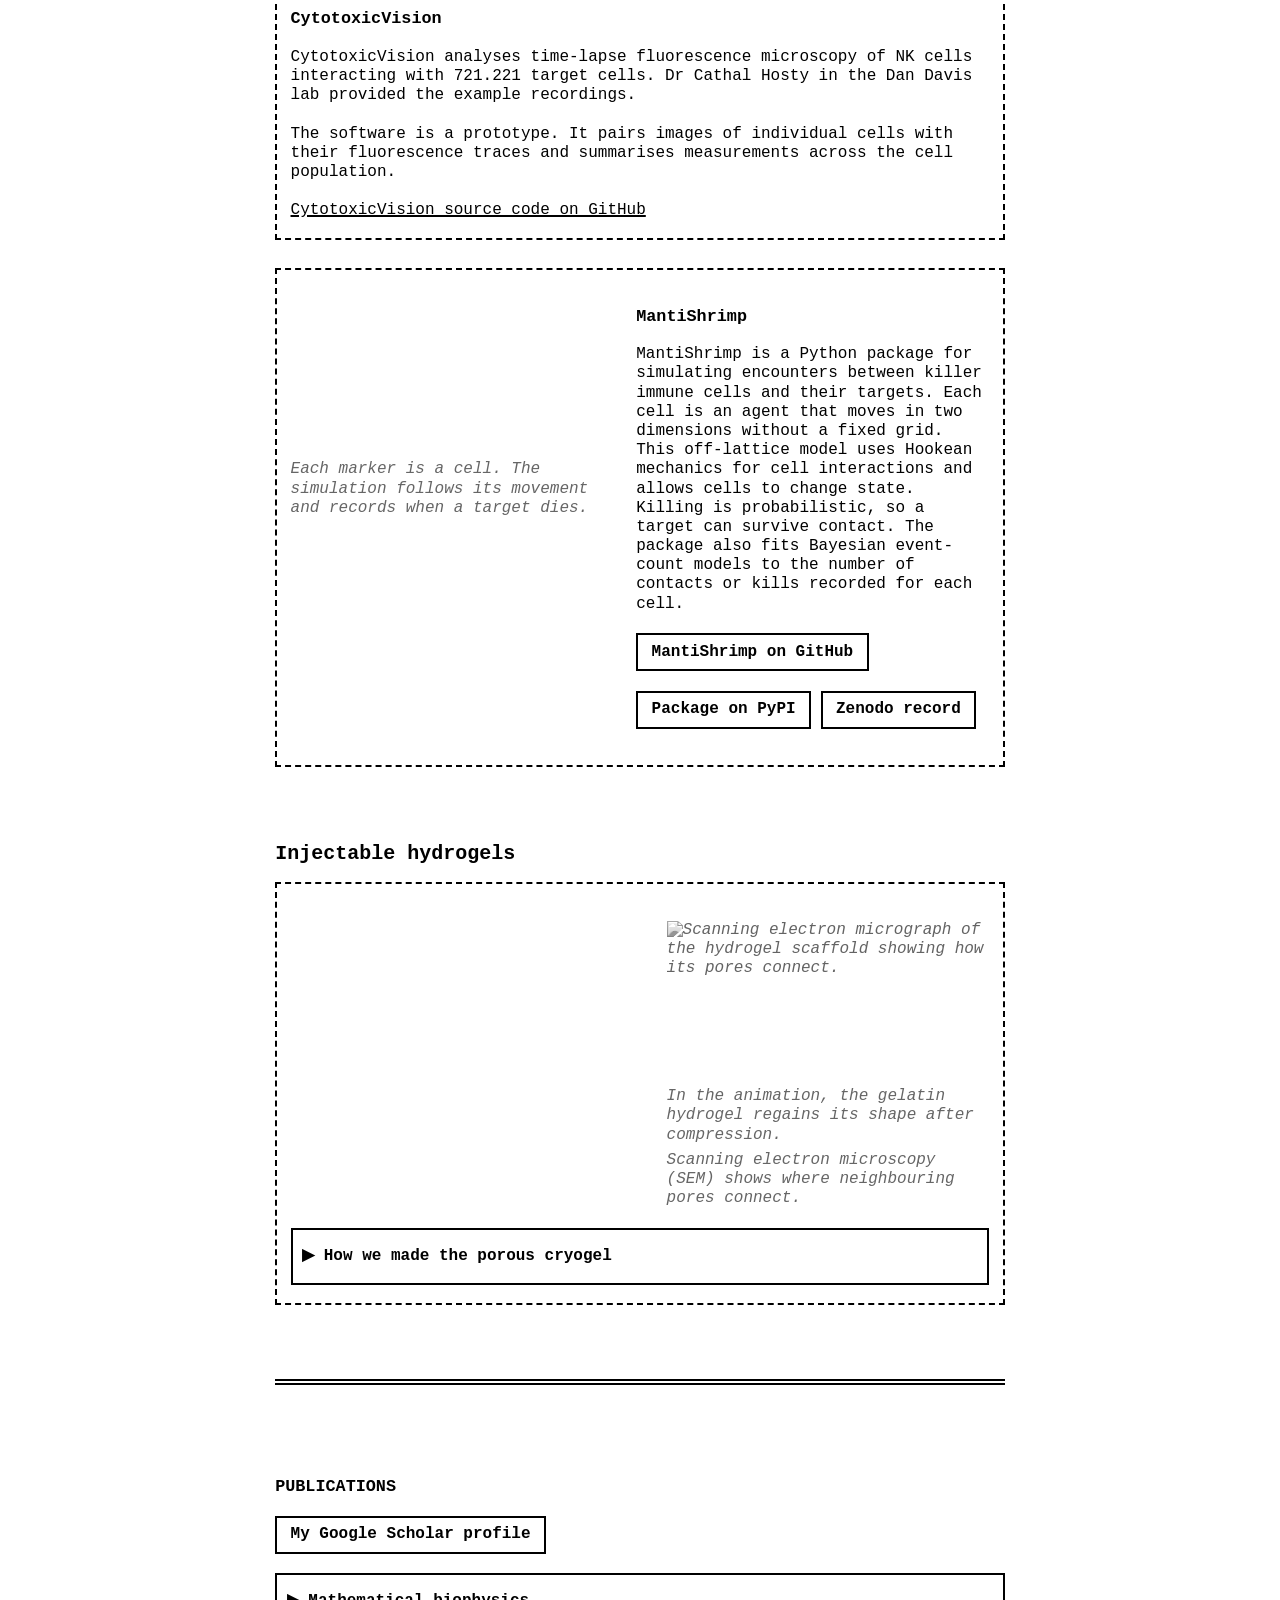
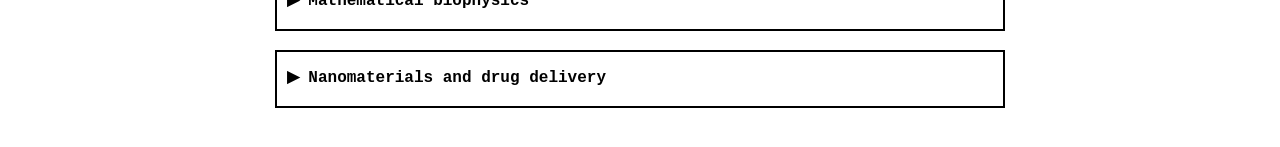
==== commit 469cc156: "Remove university name from education sentence" ====
--- a/index.html
+++ b/index.html
@@ -74,7 +74,7 @@
 </p>
 <p>
 I studied Nanomaterials and Nanotechnology as an undergraduate, then
-completed an MRes in Systems and Synthetic Biology at Imperial.
+completed an MRes in Systems and Synthetic Biology.
 </p>
 <p>
 Email me at
